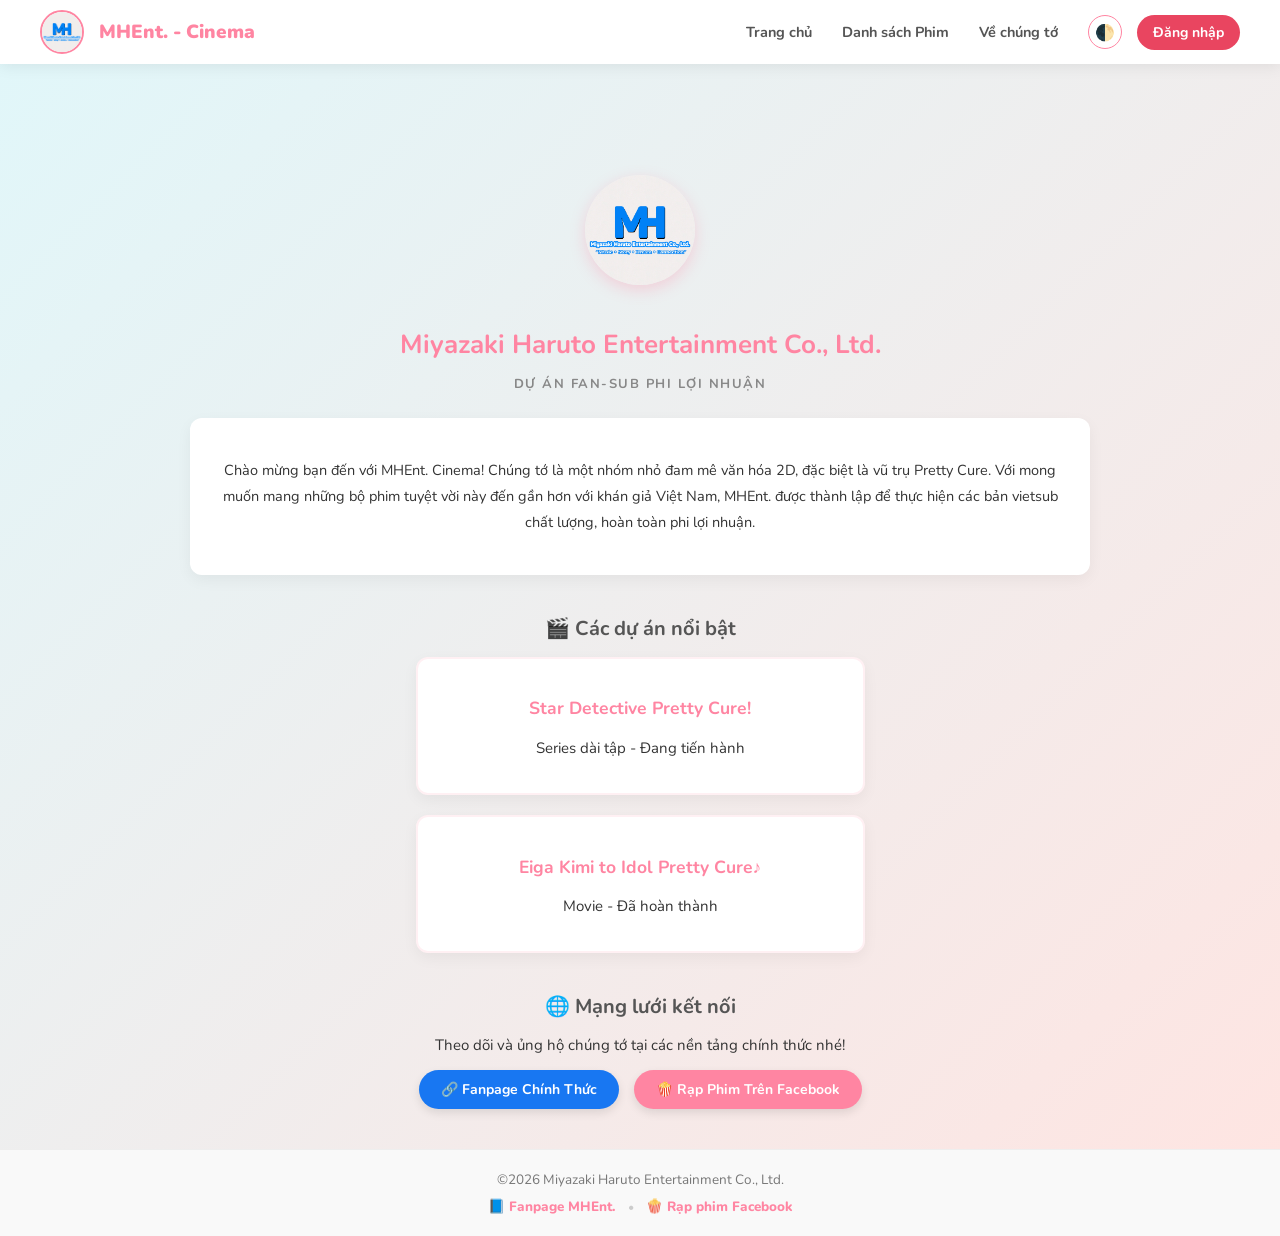
==== about.html @ 9843202e "rechange noti.html" ====
<!DOCTYPE html>
<html lang="vi">
    <head>
        <meta charset="UTF-8">
        <meta name="viewport" content="width=device-width, initial-scale=1.0">
        <title>Về chúng tớ - MHEnt. Cinema</title>
        <link rel="icon" type="image/jpeg" href="assets/icon-web.png">
        <link rel="stylesheet" href="style.css">
        <link href="https://fonts.googleapis.com/css2?family=Nunito:wght@400;700;900&display=swap" rel="stylesheet">
    </head>
    <body class="gradient-bg">

        <nav class="navbar">
            <div class="nav-left">
                <a onclick="window.location.href='index.html'" style="cursor: pointer;">
                    <img src="assets/avt-web.jpg" alt="Avatar Web" class="avt-img">
                    <span class="logo-name">MHEnt. - Cinema</span>
                </a>
            </div>
            <ul class="nav-links">
                <li><a onclick="window.location.href='index.html'" style="cursor: pointer;">Trang chủ</a></li>
                <li><a onclick="window.location.href='index.html#phim-dang-chieu'" style="cursor: pointer;">Danh sách Phim</a></li>
                <li><a onclick="window.location.href='about.html'" style="cursor: pointer;">Về chúng tớ</a></li>
                
                <li class="user-section">
                <div id="bell-container" style="display: none; position: relative;">
                    <div class="notif-bell" onclick="toggleNotif()">
                        🔔 <span class="notif-dot"></span>
                    </div>
                    <div id="dropdown-notif" class="dropdown-menu notif-dropdown">
                        <div class="notif-header">
                            <span class="notif-title-text">Thông báo</span>
                            <span class="notif-mark-read" onclick="markAllAsRead()">Đánh dấu tất cả là đã đọc</span>
                        </div>
                        <div id="notif-list" class="notif-body">
                            </div>
                        <div class="notif-footer">
                            <button class="btn-view-all" onclick="window.location.href='notification.html'">Xem tất cả ></button>
                        </div>
                    </div>
                </div>

                <button id="btn-theme-toggle" class="btn-theme" onclick="toggleDarkMode()" title="Tắt/Mở đèn">🌓</button>

                <button id="btn-login" class="btn-login">Đăng nhập</button>

                <div id="user-profile" class="user-profile" style="position: relative; display: none;">
                    <div onclick="toggleAccount()" style="display: flex; align-items: center; gap: 10px; cursor: pointer;">
                        <img id="user-avatar" src="" alt="User" class="user-avatar">
                        <span id="user-name" class="user-name">Tên User</span>
                    </div>
                    
                    <div id="dropdown-account" class="dropdown-menu account-dropdown">
                        <div class="dropdown-item">👤 Hồ sơ</div>
                        <div class="dropdown-item" onclick="window.location.href='library.html'">⭐ Thư viện</div>
                        <div class="dropdown-item" onclick="toggleDarkMode()">🌓 Dark Mode</div>
                        <div class="dropdown-item">⚙️ Cài đặt</div>
                        <div class="dropdown-divider"></div>
                        <div id="btn-logout" class="dropdown-item" style="color: #ff5c8a !important;">🚪 Đăng xuất</div>
                    </div>
                </div>
            </li>
            </ul>
        </nav>

        <main class="about-container">
            
            <section class="about-header">
                <img src="assets/avt-web.jpg" alt="MHEnt Logo" class="about-logo">
                <h1>Miyazaki Haruto Entertainment Co., Ltd.</h1>
                <p class="about-subtitle">Dự án Fan-sub phi lợi nhuận</p>
                <div class="about-desc">
                    <p>Chào mừng bạn đến với MHEnt. Cinema! Chúng tớ là một nhóm nhỏ đam mê văn hóa 2D, đặc biệt là vũ trụ Pretty Cure. Với mong muốn mang những bộ phim tuyệt vời này đến gần hơn với khán giả Việt Nam, MHEnt. được thành lập để thực hiện các bản vietsub chất lượng, hoàn toàn phi lợi nhuận.</p>
                </div>
            </section>

            <section class="about-projects">
                <h2>🎬 Các dự án nổi bật</h2>
                <div class="project-grid">
                    <div class="project-card">
                        <h3 style="color: #ff85a2;">Star Detective Pretty Cure!</h3>
                        <p>Series dài tập - Đang tiến hành</p>
                    </div>
                    <div class="project-card">
                        <h3 style="color: #ff85a2;">Eiga Kimi to Idol Pretty Cure♪</h3>
                        <p>Movie - Đã hoàn thành</p>
                    </div>
                </div>
            </section>

            <section class="about-social">
                <h2>🌐 Mạng lưới kết nối</h2>
                <p>Theo dõi và ủng hộ chúng tớ tại các nền tảng chính thức nhé!</p>
                <div class="social-buttons">
                    <a onclick="window.location.href='https://www.facebook.com/mharuto.entertainment/'" style="cursor: pointer;" target="_blank" class="btn-social fb-page">🔗 Fanpage Chính Thức</a>
                    <a onclick="window.location.href='https://www.facebook.com/groups/mhent.cinema'" style="cursor: pointer;" target="_blank" class="btn-social fb-cinema">🍿 Rạp Phim Trên Facebook</a>
                </div>
            </section>

        </main>

        <button id="btn-back-to-top" title="Lên đầu trang">⬆</button>

        <footer>
            <div class="footer-bottom">
                <p>©2026 Miyazaki Haruto Entertainment Co., Ltd.</p>
                <div class="footer-social">
                    <a onclick="window.location.href='https://www.facebook.com/mharuto.entertainment/'" style="cursor: pointer;" target="_blank" class="footer-link">📘 Fanpage MHEnt.</a>
                    <span class="footer-dot">•</span>
                    <a onclick="window.location.href='https://www.facebook.com/groups/mhent.cinema'" style="cursor: pointer;" target="_blank" class="footer-link">🍿 Rạp phim Facebook</a>
                </div>
            </div>
        </footer>

        <script type="module">
            import { initializeApp } from "https://www.gstatic.com/firebasejs/10.8.1/firebase-app.js";
            import { getFirestore, collection, getDocs } from "https://www.gstatic.com/firebasejs/10.8.1/firebase-firestore.js";
            import { getAuth, signOut, onAuthStateChanged } from "https://www.gstatic.com/firebasejs/10.8.1/firebase-auth.js";

            const firebaseConfig = {
                apiKey: "AIzaSyASwAr10eyPVw7dqPG78UIVVFiixDe-Nfg",
                authDomain: "mhent-network.firebaseapp.com",
                projectId: "mhent-network",
                storageBucket: "mhent-network.firebasestorage.app",
                messagingSenderId: "57034885937",
                appId: "1:57034885937:web:6bd152b44a6f43c17d3e10",
                measurementId: "G-SBPYN4JK5L"
            };

            const app = initializeApp(firebaseConfig);
            const db = getFirestore(app);
            const auth = getAuth(app);

            // ==========================================
            // 🌟 LÕI HỆ THỐNG DÙNG CHUNG (NAVBAR, DARK MODE, USER, NOTI)
            // ==========================================
            const btnLogin = document.getElementById('btn-login');
            const btnLogout = document.getElementById('btn-logout');

            if (btnLogin) { btnLogin.addEventListener('click', () => { window.location.href = 'login.html'; }); }
            if (btnLogout) { btnLogout.addEventListener('click', async () => { await signOut(auth); }); }

            // 1. --- ĐIỀU KHIỂN DROPDOWN MƯỢT MÀ ---
            window.toggleAccount = function() {
                const acc = document.getElementById('dropdown-account');
                const notif = document.getElementById('dropdown-notif');
                if(notif) notif.classList.remove('show');
                if(acc) acc.classList.toggle('show');
            };

            window.toggleNotif = function() {
                const notif = document.getElementById('dropdown-notif');
                const acc = document.getElementById('dropdown-account');
                if(acc) acc.classList.remove('show');
                if(notif) notif.classList.toggle('show');
            };

            window.onclick = function(event) {
                // Thêm ngoại lệ cho lớp rèm .cinema-overlay bên trang watch để không bị lỗi
                if (!event.target.closest('.user-section') && !event.target.closest('.cinema-overlay')) {
                    const acc = document.getElementById('dropdown-account');
                    const notif = document.getElementById('dropdown-notif');
                    if(acc) acc.classList.remove('show');
                    if(notif) notif.classList.remove('show');
                }
            };

            // 2. --- DARK MODE TOÀN HỆ THỐNG ---
            window.toggleDarkMode = function() {
                document.body.classList.toggle('dark-mode');
                const isDark = document.body.classList.contains('dark-mode');
                localStorage.setItem('mhent_dark_mode', isDark ? 'on' : 'off'); // Lưu vào bộ nhớ
            };

            // Vừa sang trang mới là tự động check xem lúc nãy có đang tắt đèn không
            if (localStorage.getItem('mhent_dark_mode') === 'on') {
                document.body.classList.add('dark-mode');
            }

            // 3. --- THEO DÕI TRẠNG THÁI ĐĂNG NHẬP ---
            onAuthStateChanged(auth, (user) => {
                const btnTheme = document.getElementById('btn-theme-toggle'); 
                if (user) {
                    if(document.getElementById('btn-login')) document.getElementById('btn-login').style.display = 'none';
                    if(btnTheme) btnTheme.style.display = 'none'; 
                    if(document.getElementById('user-profile')) document.getElementById('user-profile').style.display = 'flex';
                    if(document.getElementById('bell-container')) document.getElementById('bell-container').style.display = 'block';

                    // Gắn Tên
                    let finalName = user.displayName || user.email.split('@')[0];
                    if(document.getElementById('user-name')) document.getElementById('user-name').innerText = finalName;

                    // Gắn Ảnh
                    const avtElement = document.getElementById('user-avatar');
                    if(avtElement) {
                        if (user.photoURL) {
                            avtElement.src = user.photoURL;
                            avtElement.style.display = 'block'; 
                        } else {
                            avtElement.style.display = 'none'; 
                        }
                    }
                    // Kích hoạt chuông thông báo
                    if (typeof loadNotifications === "function") loadNotifications();
                } else {
                    if(document.getElementById('btn-login')) document.getElementById('btn-login').style.display = 'flex';
                    if(btnTheme) btnTheme.style.display = 'flex'; 
                    if(document.getElementById('user-profile')) document.getElementById('user-profile').style.display = 'none';
                    if(document.getElementById('bell-container')) document.getElementById('bell-container').style.display = 'none';
                }
            });

            // 4. --- HÀM TẢI THÔNG BÁO CHO CHUÔNG ---
            // ==========================================
            // 🔔 HỆ THỐNG THÔNG BÁO V4 (ĐIỀU HƯỚNG THÔNG MINH)
            // ==========================================
            window.currentLoadedNotifs = [];

            window.loadNotifications = async function() {
                const notifList = document.getElementById('notif-list');
                const dot = document.querySelector('.notif-dot'); 
                if(!notifList) return; 
                
                const user = auth.currentUser;
                if (!user) {
                    notifList.innerHTML = '<p style="padding:15px; color:#888; text-align:center;">Đăng nhập để nhận thông báo phim nhé!</p>';
                    return;
                }

                try {
                    const userRef = doc(db, "users", user.uid);
                    const userSnap = await getDoc(userRef);
                    const savedMovies = (userSnap.exists() && userSnap.data().savedMovies) ? userSnap.data().savedMovies : [];

                    if (savedMovies.length === 0) {
                        notifList.innerHTML = '<p style="padding:15px; color:#888; text-align:center; font-size:13px;">Cậu chưa lưu phim nào. Hãy thêm vào Thư viện để tớ báo cho cậu nha! ⭐</p>';
                        if(dot) dot.style.display = 'none';
                        return;
                    }

                    const querySnapshot = await getDocs(collection(db, "movies"));
                    let myNotifMovies = [];
                    
                    querySnapshot.forEach(docSnap => {
                        if (savedMovies.includes(docSnap.id)) {
                            myNotifMovies.push({id: docSnap.id, ...docSnap.data()});
                        }
                    });
                    
                    myNotifMovies.sort((a, b) => (b.updatedAt || 0) - (a.updatedAt || 0));
                    window.currentLoadedNotifs = myNotifMovies; 

                    let readHistory = JSON.parse(localStorage.getItem('mhent_notifs_' + user.uid)) || {};
                    let hasUnread = false;
                    notifList.innerHTML = '';
                    
                    myNotifMovies.slice(0, 5).forEach(movie => {
                        // --- LOGIC ĐIỀU HƯỚNG THÔNG MINH NẰM Ở ĐÂY ---
                        const hasEpisodes = movie.episodes && movie.episodes.length > 0;
                        const lastEpTitle = hasEpisodes ? movie.episodes[movie.episodes.length - 1].title : "Vừa cập nhật hồ sơ mới!";
                        const lastEpIndex = hasEpisodes ? (movie.episodes.length - 1) : 0;
                        
                        // Nếu có tập -> Bắn sang Watch. Nếu không có tập -> Bắn sang Description
                        const targetUrl = hasEpisodes 
                            ? `watch.html?id=${movie.id}&ep=${lastEpIndex}` 
                            : `description.html?id=${movie.id}`;
                        // ---------------------------------------------

                        let movieTime = movie.updatedAt || 0;
                        let isUnread = false;
                        if (!readHistory[movie.id] || readHistory[movie.id] < movieTime) {
                            isUnread = true;
                            hasUnread = true; 
                        }

                        const itemClass = isUnread ? "notif-item unread" : "notif-item";

                        // Truyền thẳng cái link targetUrl vào hàm
                        const item = `
                            <div class="${itemClass}" onclick="markAsReadAndGo('${movie.id}', ${movieTime}, '${targetUrl}')">
                                <img src="${movie.poster}" class="notif-poster">
                                <div class="notif-info">
                                    <div class="notif-title">${movie.title}</div>
                                    <div class="notif-desc">🎬 ${lastEpTitle}<br>Bấm để xem ngay!</div>
                                </div>
                            </div>
                        `;
                        notifList.innerHTML += item;
                    });

                    if (dot) dot.style.display = hasUnread ? 'block' : 'none';

                } catch (e) { console.error("Lỗi:", e); }
            };

            // Hàm cập nhật trí nhớ và bay tới link tương ứng
            window.markAsReadAndGo = function(movieId, movieTime, targetUrl) {
                const user = auth.currentUser;
                if(user) {
                    let readHistory = JSON.parse(localStorage.getItem('mhent_notifs_' + user.uid)) || {};
                    readHistory[movieId] = movieTime; 
                    localStorage.setItem('mhent_notifs_' + user.uid, JSON.stringify(readHistory));
                }
                window.location.href = targetUrl; // Chạy theo link thông minh
            };

            window.markAllAsRead = function() {
                const user = auth.currentUser;
                if(!user || !window.currentLoadedNotifs) return;

                let readHistory = JSON.parse(localStorage.getItem('mhent_notifs_' + user.uid)) || {};
                window.currentLoadedNotifs.forEach(movie => {
                    readHistory[movie.id] = movie.updatedAt || 0;
                });
                localStorage.setItem('mhent_notifs_' + user.uid, JSON.stringify(readHistory));

                document.querySelectorAll('.notif-item.unread').forEach(el => el.classList.remove('unread'));
                const dot = document.querySelector('.notif-dot');
                if(dot) dot.style.display = 'none';
            };

            // 4. BÙA CHÚ & HIỆU ỨNG CƠ BẢN
            if ('scrollRestoration' in history) { history.scrollRestoration = 'manual'; }
            window.scrollTo(0, 0);
            const backToTopBtn = document.getElementById("btn-back-to-top");
            if (backToTopBtn) { 
                window.addEventListener("scroll", () => {
                    if (document.body.scrollTop > 300 || document.documentElement.scrollTop > 300) {
                        backToTopBtn.style.display = "block";
                    } else { backToTopBtn.style.display = "none"; }
                });
                backToTopBtn.addEventListener("click", () => { window.scrollTo({ top: 0, behavior: "smooth" }); });
            }
            document.addEventListener('keydown', function(e) {
                if (e.key === 'F12' || (e.ctrlKey && e.shiftKey && (e.key === 'I' || e.key === 'J')) || (e.ctrlKey && e.key === 'U')) { e.preventDefault(); return false; }
            });
            document.addEventListener('contextmenu', function(e) { e.preventDefault(); });
        </script>
    </body>
</html>
---- style.css ----
/* =========================================
   MHEnt. CINEMA - MAIN STYLESHEET (V6 - FLUID & CUTE EDITION)
   Mục lục:
   1. Thiết lập chung & Menu
   2. Trang chủ (Landing Page)
   3. Trang thông tin (Details Page)
   4. Trang xem phim (Watch Page & Tools)
   5. Về chúng tớ (About Page)
   6. Chân trang & Nút Lên đầu trang
   7. Trang Đăng Nhập & Popup
   8. Chế độ tối (Dark Mode)
   9. HỆ THỐNG THÔNG BÁO NGANG (TOAST NOTIFICATION)
   10. Giao diện Điện thoại (Mobile)
   ========================================= */

/* =========================================
   1. THIẾT LẬP CHUNG & MENU
   ========================================= */

html { 
    scroll-behavior: smooth; 
}

body { 
    font-family: 'Nunito', sans-serif; 
    margin: 0; 
    padding: 0; 
    padding-top: 75px; /* Giảm xíu cho gọn */
    background-color: #f8fbff; 
    color: #333; 
    font-size: 15px; /* Ép size chữ gốc nhỏ lại cho cute */
    animation: fadeInPage 0.35s ease-in-out forwards; 
}

@keyframes fadeInPage {
    from { opacity: 0; }
    to { opacity: 1; }
}

.gradient-bg { 
    background: linear-gradient(135deg, #e0f7fa 0%, #ffe4e1 100%); 
}

/* Navbar */
.navbar { 
    display: flex; 
    justify-content: space-between; 
    align-items: center; 
    background-color: #ffffff; 
    padding: 10px 40px; 
    position: fixed; 
    top: 0; 
    left: 0; 
    width: 100%; 
    z-index: 9999; 
    box-shadow: 0 2px 15px rgba(0,0,0,0.08); 
    box-sizing: border-box; 
}

.nav-left a { display: flex; align-items: center; gap: 15px; text-decoration: none; }
.avt-img { width: 40px; height: 40px; border-radius: 50%; object-fit: cover; border: 2px solid #ff85a2; } /* Thu nhỏ avt */
.logo-name { font-size: 19px; font-weight: 900; color: #ff85a2; }

/* Nav Links */
.nav-links { list-style: none; display: flex; align-items: center; gap: 30px; margin: 0; padding: 0; }
.nav-links a { text-decoration: none; color: #555; font-weight: 700; font-size: 14.5px; transition: 0.3s; }
.nav-links a:hover { color: #ff85a2; }

/* User Section & Profile */
.user-section { position: relative; display: flex; align-items: center; gap: 15px; }

.btn-theme { background: transparent; border: 1px solid #ff85a2; font-size: 1rem; border-radius: 50%; width: 34px; height: 34px; display: flex; align-items: center; justify-content: center; cursor: pointer; transition: 0.3s; padding: 0; }
.btn-theme:hover { background: #fff0f3; transform: scale(1.1); }

.btn-login { display: flex; align-items: center; gap: 8px; background: #e94560; color: white; border: none; padding: 8px 16px; border-radius: 20px; font-weight: bold; font-size: 14px; cursor: pointer; font-family: 'Nunito', sans-serif; transition: 0.2s; }
.btn-login:hover { background: #ff85a2; transform: translateY(-2px); }

.user-profile { display: flex; align-items: center; gap: 10px; cursor: pointer; }
.user-avatar { width: 36px; height: 36px; border-radius: 50%; object-fit: cover; border: 2px solid #ff85a2; }
.user-name { font-weight: 700; color: #1a1a2e; max-width: 120px; white-space: nowrap; overflow: hidden; text-overflow: ellipsis; transition: 0.3s; font-size: 14px; }
.user-profile:hover .user-name { color: #e94560; }

/* Notification & Dropdowns */
.notif-bell { position: relative; font-size: 20px; color: #ff85a2; cursor: pointer; transition: 0.3s; }
.notif-bell:hover { transform: scale(1.1); }
.notif-dot { position: absolute; top: -2px; right: -2px; width: 8px; height: 8px; background: #ff5277; border-radius: 50%; border: 2px solid #ffffff; }

.dropdown-menu { position: absolute; top: 55px; right: 0; background: rgba(255, 255, 255, 0.95); backdrop-filter: blur(10px); border: 1px solid rgba(255, 133, 162, 0.2); border-radius: 16px; box-shadow: 0 10px 30px rgba(0, 0, 0, 0.08); z-index: 1000; visibility: hidden; opacity: 0; transform: translateY(-15px) scale(0.95); transition: all 0.3s cubic-bezier(0.175, 0.885, 0.32, 1.275); pointer-events: none; }
.dropdown-menu.show { visibility: visible; opacity: 1; transform: translateY(0) scale(1); pointer-events: auto; }
.dropdown-menu::before { content: ''; position: absolute; top: -6px; right: 18px; width: 12px; height: 12px; background: #ffffff; transform: rotate(45deg); border-top: 1px solid rgba(255, 133, 162, 0.2); border-left: 1px solid rgba(255, 133, 162, 0.2); z-index: -1; }

.account-dropdown { width: 200px; padding: 8px 0; }
.dropdown-item { position: relative; padding: 10px 20px; color: #555 !important; display: flex; align-items: center; gap: 12px; cursor: pointer; transition: 0.3s ease; font-size: 14px; font-weight: 800; overflow: hidden; }
.dropdown-item::before { content: ''; position: absolute; left: 0; top: 10%; height: 80%; width: 4px; background: #ff85a2; border-radius: 0 4px 4px 0; transform: scaleY(0); transition: 0.2s ease; }
.dropdown-item:hover { color: #ff85a2 !important; padding-left: 28px; background: transparent; }
.dropdown-item:hover::before { transform: scaleY(1); }
.dropdown-divider { height: 1px; background: rgba(255, 133, 162, 0.15); margin: 5px 20px; }

.notif-dropdown { width: 380px; }
.notif-header { display: flex; justify-content: space-between; align-items: center; padding: 12px 20px; border-bottom: 1px solid rgba(255, 133, 162, 0.15); }
.notif-title-text { font-weight: 900; font-size: 15px; color: #ff85a2; }
.notif-mark-read { font-size: 12px; color: #888; cursor: pointer; font-weight: 700; transition: 0.2s; }
.notif-mark-read:hover { color: #ff85a2; text-decoration: underline; }
.notif-body { max-height: 350px; overflow-y: auto; }
.notif-body::-webkit-scrollbar { width: 6px; }
.notif-body::-webkit-scrollbar-track { background: transparent; }
.notif-body::-webkit-scrollbar-thumb { background: #ffe0e9; border-radius: 10px; }
.notif-body::-webkit-scrollbar-thumb:hover { background: #ff85a2; }
.notif-item { display: flex; padding: 12px 20px; gap: 12px; border-bottom: 1px solid rgba(255, 133, 162, 0.08); transition: 0.2s; cursor: pointer; background: transparent; }
.notif-item:hover { background: rgba(255, 133, 162, 0.08); padding-left: 25px; }
.notif-poster { width: 45px; height: 60px; border-radius: 6px; object-fit: cover; box-shadow: 0 2px 8px rgba(0,0,0,0.1); }
.notif-title { font-weight: 800; font-size: 13.5px; color: #555 !important; margin-bottom: 4px; }
.notif-desc { font-size: 12px; color: #777 !important; line-height: 1.4; }
.notif-footer { padding: 10px 20px; display: flex; justify-content: flex-end; border-top: 1px solid rgba(255, 133, 162, 0.15); }
.btn-view-all { background: transparent; color: #ff85a2; border: 1px solid #ff85a2; padding: 5px 15px; border-radius: 20px; font-size: 12.5px; font-weight: 800; cursor: pointer; transition: 0.2s; font-family: 'Nunito', sans-serif; }
.btn-view-all:hover { background: #ff85a2; color: white; transform: translateY(-2px); box-shadow: 0 4px 10px rgba(255, 133, 162, 0.3); }

/* Ẩn dấu chấm đỏ mặc định */
.notif-dot { 
    display: none; /* Giấu đi */
    position: absolute; 
    top: -2px; 
    right: -2px; 
    width: 10px; 
    height: 10px; 
    background: #ff5277; 
    border-radius: 50%; 
    border: 2px solid #ffffff; 
}

/* Giao diện Thông báo CHƯA ĐỌC (Nền Sáng) */
.notif-item.unread {
    background: #fff0f3; /* Nền hồng nhạt */
}
.notif-item.unread .notif-title {
    color: #ff85a2 !important; /* Chữ nhấn màu hồng */
}

/* Giao diện Thông báo CHƯA ĐỌC (Nền Tối) */
body.dark-mode .notif-item.unread {
    background: rgba(255, 133, 162, 0.12) !important;
    border-left: 3px solid #ff85a2; /* Thêm vạch viền bên trái cho dễ nhận biết */
}
body.dark-mode .notif-item.unread .notif-title {
    color: #ff85a2 !important; 
}

/* =========================================
   2. TRANG CHỦ (LANDING PAGE)
   ========================================= */

.hero { background: linear-gradient(135deg, #e0f7fa 0%, #ffe4e1 100%); padding: 70px 5%; text-align: center; }
.hero h1 { font-size: 38px; color: #333; margin: 0 0 10px 0; }
.small-description { font-size: 15px; color: #555; margin: 0 0 25px 0; font-style: italic; display: block; }
.btn-primary { background-color: #ff85a2; color: white; padding: 12px 28px; border-radius: 30px; text-decoration: none; font-weight: bold; font-size: 15px; box-shadow: 0 5px 15px rgba(255, 133, 162, 0.4); transition: 0.2s; display: inline-block; }
.btn-primary:hover { transform: translateY(-3px); }

/* FLUID LAYOUT CHO TRANG CHỦ */
.movie-section { 
    max-width: 1800px; /* Thả xích luôn, tăng lên 1800px */
    width: 95%; /* Tràn ra chừa mỗi bên 2.5% lề */
    margin: 0 auto; 
    padding: 40px 0; 
}
.section-title { font-size: 26px; margin-bottom: 25px; text-align: left; border-bottom: 3px solid #ff85a2; display: inline-block; padding-bottom: 5px; }

.movie-list { display: flex; gap: 25px; flex-wrap: wrap; }
.movie-card { width: 180px; display: flex; flex-direction: column; } /* Thu nhỏ thẻ phim */
.anime-poster { width: 100%; aspect-ratio: 2 / 3; object-fit: cover; border-radius: 10px; box-shadow: 0 5px 15px rgba(0,0,0,0.1); transition: 0.3s; }
.movie-card:hover .anime-poster { transform: translateY(-5px); }

.bg-blue { background-color: #aed9e0; }
.bg-pink { background-color: #ffb7b2; }
.bg-gray { background-color: #e2e2e2; }
.placeholder-img { display: flex; align-items: center; justify-content: center; color: #888; font-weight: bold; font-size: 13px;}

.movie-info { padding-top: 12px; text-align: left; }
.movie-info h3 { margin: 0 0 5px 0; font-size: 14.5px; color: #333; }
.movie-info p { margin: 0 0 10px 0; font-size: 12px; color: #777; }
.watch-link { text-decoration: none; color: #ff85a2; font-weight: bold; font-size: 13px; transition: 0.2s; }
.watch-link:hover { color: #ff5277; }
.disabled { color: #ccc; cursor: not-allowed; }

/* =========================================
   3. TRANG THÔNG TIN (DETAILS PAGE)
   ========================================= */

/* FLUID LAYOUT CHO DETAILS */
.back-btn-wrapper { 
    max-width: 1800px; /* Thả xích */
    width: 95%; 
    margin: 100px auto -20px; 
    padding: 0; 
}
.btn-back { display: inline-block; text-decoration: none; color: #ff85a2; font-weight: 900; font-size: 13.5px; background: #fff; padding: 8px 18px; border-radius: 25px; box-shadow: 0 5px 15px rgba(0,0,0,0.05); transition: 0.3s; }
.btn-back:hover { background: #ff85a2; color: #fff; transform: translateX(-5px); }

.details-container { 
    display: flex; 
    gap: 35px; 
    max-width: 1800px; /* Thả xích */
    width: 95%; 
    margin: 40px auto 60px; 
    background: white; 
    padding: 30px 4%; 
    border-radius: 20px; 
    box-shadow: 0 10px 30px rgba(0,0,0,0.05); 
    align-items: flex-start; 
    box-sizing: border-box;
}

.poster-big { width: 240px; height: auto; object-fit: contain; border-radius: 12px; box-shadow: 0 5px 15px rgba(0,0,0,0.15); }
.info-box { flex: 1; min-width: 0; }
.info-box h1 { color: #ff85a2; font-size: 28px; margin-top: 10px; margin-bottom: 15px;}
.tag { background: #ffe4e1; color: #ff5277; padding: 4px 12px; border-radius: 20px; font-weight: bold; font-size: 12px; }
.description, .info-box p { color: #555; line-height: 1.6; font-size: 14.5px; margin: 12px 0;}

.btn-group { display: flex; gap: 12px; margin-top: 25px; flex-wrap: wrap; }
.btn-watch, .btn-trailer, .btn-continue, .btn-outline { padding: 10px 20px; font-size: 14px; border-radius: 10px; font-weight: bold; transition: 0.2s; text-decoration: none; display: inline-flex; align-items: center; justify-content: center; white-space: nowrap; border: none; cursor: pointer; }
.btn-watch { background: #ff85a2; color: white; }
.btn-watch:hover { background: #ff5277; transform: translateY(-3px); }
.btn-trailer { background: #333; color: white; }
.btn-trailer:hover { background: #000; transform: translateY(-3px); }
.btn-continue { background: #ff9a55; color: white; }
.btn-continue:hover { background: #e8833e; transform: translateY(-3px); }
.btn-outline { background: transparent; border: 2px solid #ff85a2; color: #ff85a2; }
.btn-outline:hover { background: #ff85a2; color: white; transform: translateY(-3px); }

/* Danh sách tập phim */
.ep-list-wrapper { margin-top: 35px; width: 100%; }
.ep-list-title { font-size: 18px; color: #ff85a2; font-weight: 900; margin-bottom: 15px; border-bottom: 2px solid #ffe0e9; padding-bottom: 8px; }
.ep-list-container { display: flex; flex-direction: column; max-height: 320px; overflow-y: auto; padding-right: 10px; }
.ep-list-container::-webkit-scrollbar { width: 5px; }
.ep-list-container::-webkit-scrollbar-track { background: #fff0f3; border-radius: 10px; }
.ep-list-container::-webkit-scrollbar-thumb { background: #ffb7b2; border-radius: 10px; }
.ep-list-container::-webkit-scrollbar-thumb:hover { background: #ff85a2; }

.ep-list-item { display: flex; justify-content: space-between; align-items: center; padding: 12px 18px; border-bottom: 1px solid #f0f0f0; text-decoration: none; transition: 0.3s; border-radius: 8px; margin-bottom: 4px; }
.ep-list-item:hover { background: #fff0f3; padding-left: 24px; box-shadow: 0 4px 10px rgba(255, 133, 162, 0.1); }
.ep-item-left { display: flex; flex-direction: column; gap: 4px; }
.ep-name { font-weight: 800; color: #555; font-size: 14px; }
.ep-subtext { font-size: 12px; color: #999; display: flex; align-items: center; gap: 5px; }
.ep-item-right { color: #ff85a2; font-weight: bold; font-size: 13px; opacity: 0; transition: 0.3s; white-space: nowrap; flex-shrink: 0; }
.ep-list-item:hover .ep-item-right { opacity: 1; transform: translateX(-5px); }
.ep-list-item:hover .ep-name { color: #ff85a2; }

/* Popup Trailer */
.modal { display: none; position: fixed; top: 0; left: 0; width: 100%; height: 100%; background: rgba(0,0,0,0.8); z-index: 10000; justify-content: center; align-items: center; }
.modal-content { background: #000; padding: 10px; border-radius: 10px; position: relative; width: 800px; max-width: 90%; }
.modal-content iframe { width: 100%; aspect-ratio: 16/9; border: none; }
.close-btn { position: absolute; top: -40px; right: 0; color: white; font-size: 30px; cursor: pointer; font-weight: bold; }

/* =========================================
   4. TRANG XEM PHIM (WATCH PAGE)
   ========================================= */

/* FLUID LAYOUT CHO WATCH */
.watch-container { 
    max-width: 1800px; /* Thả xích rạp phim */
    width: 95%; 
    margin: 85px auto 50px; 
    padding: 0; 
}
.back-navigation { margin: 0 0 15px 0; display: flex; justify-content: flex-start; width: fit-content; }
.watch-layout { display: flex; gap: 25px; align-items: flex-start; }
.video-section { flex: 3; min-width: 0; }
.episode-sidebar { flex: 1; background: #fff; padding: 20px; border-radius: 12px; box-shadow: 0 5px 20px rgba(0,0,0,0.08); }

.video-player-wrapper { position: relative; padding-bottom: 56.25%; height: 0; background: #000; border-radius: 10px; overflow: hidden; margin: 15px 0; }
.video-player-wrapper iframe { position: absolute; top: 0; left: 0; width: 100%; height: 100%; }
.video-box { background: #fff; padding: 20px; border-radius: 12px; box-shadow: 0 5px 20px rgba(0,0,0,0.08); }

.watch-header h2 { font-size: 24px; color: #ff85a2; margin-bottom: 10px; font-weight: 900; }
#current-episode { font-size: 14px; color: #ff5c8a; font-weight: 800; background: #fff0f3; display: inline-block; padding: 5px 12px; border-radius: 15px; border: 1px solid #ffb6c1; margin-top: 0; }

.ep-grid-v2 { display: grid; grid-template-columns: repeat(auto-fill, minmax(65px, 1fr)); gap: 8px; margin-top: 15px; }
.ep-btn-custom { padding: 8px 5px; border: none; background: #f0f0f0; color: #555; border-radius: 6px; font-size: 13px; font-weight: 800; cursor: pointer; transition: 0.3s; font-family: 'Nunito', sans-serif; }
.ep-btn-custom:hover { background: #ffe0e9; color: #ff85a2; }
.ep-btn-custom.active { background: #ff85a2; color: #fff; box-shadow: 0 4px 10px rgba(255, 133, 162, 0.4); }

.cinema-tools { display: flex; flex-direction: column; gap: 10px; align-items: flex-start; padding: 10px 15px; background: #fdf5f7; border-radius: 8px; margin-top: 15px; }
.tools-top { display: flex; align-items: center; gap: 10px; }
.server-list-mini { display: flex; align-items: center; gap: 8px; flex-wrap: wrap; }
.server-label { font-weight: 900; color: #ff5b84; font-size: 13px; }
.server-btn-mini { background: #fff; border: 1px solid #ff85a2; color: #ff85a2; padding: 4px 10px; border-radius: 5px; cursor: pointer; font-size: 12px; font-weight: bold; transition: 0.3s; }
.server-btn-mini:hover { background: #ffe3e9; }
.server-btn-mini.active { background: #ff85a2; color: #fff; border-color: #ff85a2; }

.info-footer-container { display: flex; gap: 20px; margin-top: 25px; align-items: flex-start; }
.poster-watch-fix { width: 180px; height: auto; border-radius: 10px; box-shadow: 0 5px 15px rgba(0,0,0,0.1); }
.info-content-box { background-color: #ffffff; padding: 20px; border-radius: 12px; box-shadow: 0 4px 15px rgba(0, 0, 0, 0.05); flex: 1; }

.description-scroll { max-height: 90px; overflow: hidden; transition: max-height 0.5s ease; line-height: 1.6; font-size: 14.5px;}
.description-scroll.expanded { max-height: 1000px; }
.btn-read-more { margin-top: 10px; background: none; border: none; color: #ff85a2; font-weight: bold; cursor: pointer; padding: 0; font-size: 13px;}

/* Loading Overlay */
.loading-overlay { position: fixed !important; top: 0; left: 0; width: 100vw; height: 100vh; background: rgba(255, 255, 255, 0.98); z-index: 10000; display: flex; flex-direction: column; align-items: center; justify-content: center; padding: 20px; }
.spinner { width: 45px; height: 45px; border: 4px solid #f3f3f3; border-top: 4px solid #ff85a2; border-radius: 50%; animation: spin 1s linear infinite; }
@keyframes spin { 0% { transform: rotate(0deg); } 100% { transform: rotate(360deg); } }
#loading-text-display { font-size: 18px !important; max-width: 500px; line-height: 1.6; margin-bottom: 20px !important; text-align: center;}
#btn-emergency-back { font-size: 14px !important; padding: 10px 25px !important; border-radius: 30px !important; box-shadow: 0 4px 15px rgba(233, 69, 96, 0.3); transition: 0.3s; }
#btn-emergency-back:hover { transform: scale(1.05); background: #ff85a2 !important; }

/* =========================================
   5. VỀ CHÚNG TỚ (ABOUT PAGE)
   ========================================= */

.about-container { max-width: 900px; width: 92%; margin: 100px auto 40px; padding: 0; text-align: center; }
.about-logo { width: 110px; border-radius: 50%; box-shadow: 0 5px 15px rgba(255,133,162,0.3); margin-bottom: 15px; }
.about-header h1 { color: #ff85a2; margin-bottom: 5px; font-size: 26px; }
.about-subtitle { font-weight: bold; color: #888; text-transform: uppercase; letter-spacing: 1.5px; font-size: 13px; margin-bottom: 25px; }
.about-desc { background: #fff; padding: 25px 30px; border-radius: 12px; box-shadow: 0 5px 15px rgba(0,0,0,0.05); line-height: 1.8; margin-bottom: 40px; font-size: 14.5px;}

.about-projects h2, .about-social h2 { color: #555; margin-bottom: 15px; font-size: 20px;}
.project-grid { display: flex; gap: 20px; justify-content: center; margin-bottom: 40px; flex-wrap: wrap; }
.project-card { background: #fff; padding: 20px; border-radius: 12px; width: 45%; box-shadow: 0 5px 15px rgba(0,0,0,0.05); border: 2px solid #fff0f3; }
.social-buttons { display: flex; gap: 15px; justify-content: center; margin-top: 15px; flex-wrap: wrap; }
.btn-social { padding: 10px 22px; border-radius: 25px; text-decoration: none; font-weight: bold; color: #fff; font-size: 14px; transition: 0.3s; box-shadow: 0 4px 10px rgba(0,0,0,0.1); }
.fb-page { background: #1877F2; } .fb-page:hover { background: #145dbf; transform: translateY(-3px); }
.fb-cinema { background: #ff85a2; } .fb-cinema:hover { background: #ff5c8a; transform: translateY(-3px); }

/* =========================================
   6. CHÂN TRANG & NÚT LÊN ĐẦU TRANG
   ========================================= */

footer { background: #f9f9f9; padding: 20px 0; width: 100%; margin-top: 40px; text-align: center; color: #999; font-size: 13.5px; border-top: 1px solid #eee; }
.footer-bottom { display: flex; flex-direction: column; align-items: center; gap: 8px; }
.footer-bottom p { margin: 0; color: #777; font-size: 13.5px; }
.footer-social { display: flex; gap: 12px; align-items: center; }
.footer-link { text-decoration: none; color: #ff85a2; font-weight: 800; font-size: 13.5px; transition: 0.3s ease; }
.footer-link:hover { color: #ff5c8a; }
.footer-dot { color: #ccc; font-size: 12px; }

#btn-back-to-top { position: fixed; bottom: 25px; right: 25px; display: none; background-color: #ff85a2; color: white; border: none; border-radius: 50%; width: 40px; height: 40px; font-size: 18px; cursor: pointer; box-shadow: 0 4px 10px rgba(255,133,162,0.4); z-index: 1000; transition: 0.3s; }
#btn-back-to-top:hover { background-color: #ff5c8a; transform: translateY(-5px); }

/* =========================================
   7. TRANG ĐĂNG NHẬP & POPUP THÔNG BÁO
   ========================================= */

.login-page { flex: 1; display: flex; justify-content: center; align-items: center; padding: 40px 20px; min-height: 80vh; }
.login-box { background: var(--bg-card, #fff); padding: 35px; border-radius: 15px; border: 2px solid #ff85a2; text-align: center; box-shadow: 0 0 20px rgba(255, 133, 162, 0.2); max-width: 380px; width: 100%; }
.login-box h1 { color: #ff85a2; margin-bottom: 10px; font-size: 22px; }
.login-box p { color: var(--text-color, #ccc); margin-bottom: 20px; line-height: 1.5; font-size: 13.5px; }

.auth-tabs { display: flex; margin-bottom: 20px; border-radius: 8px; overflow: hidden; border: 1px solid #ff85a2; }
.auth-tab-btn { flex: 1; padding: 10px; background: transparent; color: #ff85a2; border: none; font-weight: bold; font-size: 13.5px; cursor: pointer; transition: 0.3s; font-family: 'Nunito', sans-serif;}
.auth-tab-btn.active { background: #ff85a2; color: #fff; }
.auth-content { display: none; animation: fadeIn 0.4s; }
.auth-content.active { display: block; }
.auth-form { display: flex; flex-direction: column; gap: 12px; margin-bottom: 15px; }
.auth-input { width: 100%; padding: 10px 15px; border-radius: 8px; border: 1px solid #ccc; background: #fff; color: #333; font-family: 'Nunito', sans-serif; box-sizing: border-box; outline: none; font-size: 14px;}
.auth-input:focus { border-color: #ff85a2; box-shadow: 0 0 8px rgba(255, 133, 162, 0.3); }

.btn-email-login, .btn-email-register { background: #e94560; color: white; border: none; padding: 10px; border-radius: 8px; font-weight: bold; font-size: 15px; cursor: pointer; transition: 0.3s; font-family: 'Nunito', sans-serif; }
.btn-email-login:hover, .btn-email-register:hover { background: #ff85a2; transform: translateY(-2px); }

.auth-divider { display: flex; align-items: center; text-align: center; color: #888; margin: 15px 0; font-size: 12px; }
.auth-divider::before, .auth-divider::after { content: ''; flex: 1; border-bottom: 1px solid #ddd; }
.auth-divider:not(:empty)::before { margin-right: .5em; }
.auth-divider:not(:empty)::after { margin-left: .5em; }

.btn-google { background: white; color: #333; font-weight: bold; font-family: 'Nunito', sans-serif; font-size: 14.5px; border: 1px solid #ddd; padding: 10px 20px; border-radius: 8px; cursor: pointer; display: flex; align-items: center; justify-content: center; gap: 10px; width: 100%; transition: 0.3s; }
.btn-google:hover { transform: translateY(-2px); box-shadow: 0 5px 15px rgba(0, 0, 0, 0.1); }
.btn-google img { width: 18px; }

.back-home { display: block; margin-top: 20px; color: #ff85a2; text-decoration: none; font-size: 13.5px; font-weight: bold; }
.back-home:hover { text-decoration: underline; }

/* Popup Báo cáo */
.popup-overlay { position: fixed; top: 0; left: 0; width: 100%; height: 100%; background: rgba(255, 255, 255, 0.6); backdrop-filter: blur(5px); display: flex; align-items: center; justify-content: center; z-index: 10000; animation: fadeInBg 0.3s; }
.popup-box { background: #ffffff; border: 2px solid #ff85a2; border-radius: 15px; padding: 25px; text-align: center; width: 300px; box-shadow: 0 10px 30px rgba(255, 133, 162, 0.2); animation: scaleUp 0.3s cubic-bezier(0.175, 0.885, 0.32, 1.275); }
.popup-icon { font-size: 45px; margin-bottom: 10px; }
.popup-box h3 { margin: 0 0 10px 0; font-size: 20px; color: #ff85a2; text-transform: uppercase; font-weight: 900;}
.popup-box p { color: #666; margin-bottom: 20px; font-size: 14px; line-height: 1.5; }
.popup-btn { background: #ff85a2; color: #ffffff; border: none; padding: 10px 30px; border-radius: 25px; font-size: 14.5px; font-weight: 900; cursor: pointer; transition: 0.2s; box-shadow: 0 5px 15px rgba(255, 133, 162, 0.3); font-family: 'Nunito', sans-serif;}
.popup-btn:hover { background: #ff5c8a; transform: translateY(-3px); box-shadow: 0 8px 20px rgba(255, 133, 162, 0.4);}
.popup-box.error { border-color: #ff4d4d; box-shadow: 0 10px 30px rgba(255, 77, 77, 0.2); }
.popup-box.error h3 { color: #ff4d4d; }
.popup-box.error .popup-btn { background: #ff4d4d; box-shadow: 0 5px 15px rgba(255, 77, 77, 0.3); }
.popup-box.error .popup-btn:hover { background: #e60000; }
@keyframes fadeInBg { from { opacity: 0; } to { opacity: 1; } }
@keyframes scaleUp { from { transform: scale(0.8); opacity: 0; } to { transform: scale(1); opacity: 1; } }

/* =========================================
   8. CHẾ ĐỘ TỐI (DARK MODE - TỔNG HỢP)
   ========================================= */

body.dark-mode { background: #0f0f16 !important; color: #f1f1f1 !important; }
body.dark-mode .navbar { background: #0f0f16 !important; border-bottom: 1px solid #2a2a35; }
body.dark-mode .user-name { color: #ffffff !important; }

/* Backgrounds & Boxes */
body.dark-mode .info-content-box, body.dark-mode .episode-sidebar, body.dark-mode .video-box, body.dark-mode .about-desc, body.dark-mode .project-card, body.dark-mode .login-box { background: #1a1a2e !important; box-shadow: 0 4px 15px rgba(0, 0, 0, 0.5) !important; border-color: #2a2a35 !important; }
body.dark-mode .cinema-tools { background: #2a2a2a; }

/* Texts */
body.dark-mode .info-content-box h1, body.dark-mode .info-content-box p, body.dark-mode .info-content-box span, body.dark-mode .info-content-box strong, body.dark-mode .episode-sidebar h3, body.dark-mode .about-projects h2, body.dark-mode .about-social h2 { color: #e0e0e0 !important; }

/* Buttons & Elements */
body.dark-mode #current-episode { background: #333; color: #ff85a2; border-color: #ff85a2; }
body.dark-mode .ep-btn-custom, body.dark-mode .tool-btn { background: #333; color: #bbb; }
body.dark-mode .ep-btn-custom:hover, body.dark-mode .tool-btn:hover { background: #444; color: #ff85a2; }
body.dark-mode .ep-btn-custom.active { background: #ff85a2; color: #fff; }
body.dark-mode .server-btn-mini { background: #333; border-color: #ff85a2; color: #ff85a2; }
body.dark-mode .server-btn-mini.active { background: #ff85a2; color: #121212; }
body.dark-mode .btn-back { background: #2a2a2a; color: #ff85a2; }
body.dark-mode .btn-back:hover { background: #ff85a2; color: #fff; }
body.dark-mode .nav-links a { color: #e0e0e0; }
body.dark-mode .nav-links a:hover { color: #ff85a2; }
body.dark-mode .btn-theme { border-color: #2a2a35; }
body.dark-mode .btn-theme:hover { background: #2a2a35; }

/* Login Page Dark Mode */
body.dark-mode .auth-input { background: #0f3460; color: #fff; border-color: #2a2a35; }
body.dark-mode .auth-divider::before, body.dark-mode .auth-divider::after { border-color: #444; }
body.dark-mode .btn-google { background: #2a2a35; color: #fff; border-color: #444; }

/* Footer */
body.dark-mode footer { background-color: #1a1a2e; border-top: 1px solid #2a2a35; box-shadow: none; }
body.dark-mode .footer-bottom p { color: #aaa; }
body.dark-mode .footer-dot { color: #555; }
body.dark-mode .footer-link { color: #ff85a2; }
body.dark-mode .footer-link:hover { color: #fff; }
body.dark-mode .loading-overlay { background: #0f0f16; }

/* Trang chủ Dark Mode */
body.dark-mode .hero { background: #242430; }
body.dark-mode .hero h1 { color: #ffffff; }
body.dark-mode .small-description { color: #aaaaaa; }
body.dark-mode .movie-info h3 { color: #ff85a2; }
body.dark-mode .movie-info p { color: #888888; }

/* Dropdown Dark Mode */
body.dark-mode .dropdown-menu { background: rgba(26, 26, 46, 0.95) !important; border-color: #2a2a35 !important; }
body.dark-mode .dropdown-menu::before { background: #1a1a2e; border-color: #2a2a35; }
body.dark-mode .notif-header, body.dark-mode .notif-item, body.dark-mode .notif-footer { border-color: rgba(255, 255, 255, 0.05) !important; }
body.dark-mode .dropdown-divider { background: #2a2a35; }
body.dark-mode .dropdown-item, body.dark-mode .notif-title, body.dark-mode .notif-desc { color: #e0e0e0 !important; }
body.dark-mode .notif-mark-read { color: #888; }
body.dark-mode .notif-mark-read:hover { color: #ff85a2; }
body.dark-mode .dropdown-item:hover, body.dark-mode .notif-item:hover { background: rgba(255, 255, 255, 0.05) !important; color: #ff85a2 !important; }
body.dark-mode .notif-dot { border-color: #0f0f16; }
body.dark-mode .popup-box { background: #1a1a2e; border-color: #ff85a2; box-shadow: 0 10px 30px rgba(0,0,0,0.5); }

/* Details Dark Mode */
body.dark-mode .details-container { background: #1a1a2e !important; box-shadow: 0 10px 30px rgba(0, 0, 0, 0.5) !important; border: 1px solid #2a2a35; }
body.dark-mode .details-container .description, body.dark-mode .details-container .info-box p { color: #e0e0e0 !important; }
body.dark-mode .details-container .tag { background: rgba(255, 133, 162, 0.15) !important; color: #ff85a2 !important; }
body.dark-mode .btn-outline { border-color: #ff85a2; color: #ff85a2; }
body.dark-mode .btn-outline:hover { background: #ff85a2; color: #1a1a2e; }
body.dark-mode .ep-list-title, body.dark-mode .ep-list-item { border-color: #2a2a35; }
body.dark-mode .ep-name { color: #ccc; }
body.dark-mode .ep-list-item:hover { background: rgba(255, 133, 162, 0.1); }
body.dark-mode .ep-list-container::-webkit-scrollbar-track { background: #1a1a2e; }
body.dark-mode .ep-list-container::-webkit-scrollbar-thumb { background: #2a2a35; }
body.dark-mode .ep-list-container::-webkit-scrollbar-thumb:hover { background: #ff85a2; }

body.dark-mode .toast-msg {
    background: #1a1a2e; /* Nền xanh đen sang trọng */
    color: #fff;
    box-shadow: 0 5px 15px rgba(0,0,0,0.5);
}
body.dark-mode .toast-desc { 
    color: #ccc; 
}

/* =========================================
   9. HỆ THỐNG THÔNG BÁO NGANG (TOAST NOTIFICATION)
   ========================================= */
#toast-container {
    position: fixed;
    top: 90px; /* Nằm ngay dưới thanh Navbar */
    right: 20px;
    z-index: 10000;
    display: flex;
    flex-direction: column;
    gap: 12px;
}

/* Mặc định Toast sẽ ở chế độ Sáng (Light Mode) */
.toast-msg {
    min-width: 250px;
    background: #ffffff; /* Đổi về màu trắng */
    color: #333; /* Chữ đen dịu mắt */
    padding: 12px 18px;
    border-radius: 8px;
    box-shadow: 0 5px 15px rgba(0,0,0,0.1); /* Bóng mờ nhẹ nhàng */
    display: flex;
    align-items: center;
    gap: 12px;
    border-left: 4px solid #28a745; 
    font-family: 'Nunito', sans-serif;
    animation: slideInRight 0.3s cubic-bezier(0.175, 0.885, 0.32, 1.275) forwards;
}

.toast-title {
    font-weight: 900;
    font-size: 14px;
    margin-bottom: 2px;
    color: #ff85a2; /* Tiêu đề nhấn màu hồng MHEnt */
}

.toast-desc {
    font-size: 12.5px;
    color: #666; /* Mô tả nhạt hơn chút */
}

/* Các loại viền màu khác nhau */
.toast-msg.error { border-left-color: #ff4d4d; }
.toast-msg.info { border-left-color: #ff85a2; }

.toast-icon { font-size: 18px; }

.toast-content {
    display: flex;
    flex-direction: column;
}

.toast-title {
    font-weight: 900;
    font-size: 14px;
    margin-bottom: 2px;
}

.toast-desc {
    font-size: 12.5px;
    color: #ccc;
}

/* Hiệu ứng trượt ra trượt vào */
@keyframes slideInRight {
    from { transform: translateX(120%); opacity: 0; }
    to { transform: translateX(0); opacity: 1; }
}

@keyframes fadeOutRight {
    from { transform: translateX(0); opacity: 1; }
    to { transform: translateX(120%); opacity: 0; }
}

/* --- Nút xóa phim trong Thư viện --- */
.btn-remove-lib {
    position: absolute;
    top: 10px;
    right: 10px;
    background: rgba(0, 0, 0, 0.6);
    color: white;
    border: none;
    border-radius: 50%;
    width: 32px;
    height: 32px;
    font-size: 13px;
    cursor: pointer;
    display: flex;
    align-items: center;
    justify-content: center;
    transition: 0.3s ease;
    backdrop-filter: blur(5px); /* Hiệu ứng kính mờ sang chảnh */
    opacity: 0; /* Ẩn đi, rê chuột vào thẻ phim mới hiện */
}

.movie-card:hover .btn-remove-lib {
    opacity: 1;
}

.btn-remove-lib:hover {
    background: #ff4d4d; /* Đỏ cảnh báo */
    transform: scale(1.15);
}

/* =========================================
   10. GIAO DIỆN ĐIỆN THOẠI (MOBILE RESPONSIVE)
   ========================================= */

@media screen and (max-width: 768px) {
    .movie-section, .watch-container, .about-container, .details-container, .back-btn-wrapper { 
        width: 95%; /* Ra mobile cho nó rộng ra tí xíu nữa */
        padding: 20px 15px; 
    }
    .watch-layout { flex-direction: column; gap: 20px; }
    .video-section, .episode-sidebar { width: 100%; flex: none; }
    .info-footer-container, .details-container { flex-direction: column; align-items: center; text-align: center; gap: 20px; }
    .poster-watch-fix, .poster-big { width: 180px; margin: 0 auto; }
    .logo-name { display: none; }
    .nav-links { gap: 10px; font-size: 13px; }
    .nav-left img { width: 32px; height: 32px; }
    .project-card { width: 100%; }
    #btn-back-to-top { width: 35px; height: 35px; font-size: 16px; bottom: 15px; right: 15px; }
    .episode-sidebar { height: fit-content; min-height: 200px; padding: 15px !important; border-radius: 12px; max-width: 400px; margin: 0 auto; }
    .ep-grid-v2 { grid-template-columns: repeat(auto-fill, minmax(50px, 1fr)); gap: 8px; }
    .ep-btn-custom { padding: 6px 2px; font-size: 12px; }
}
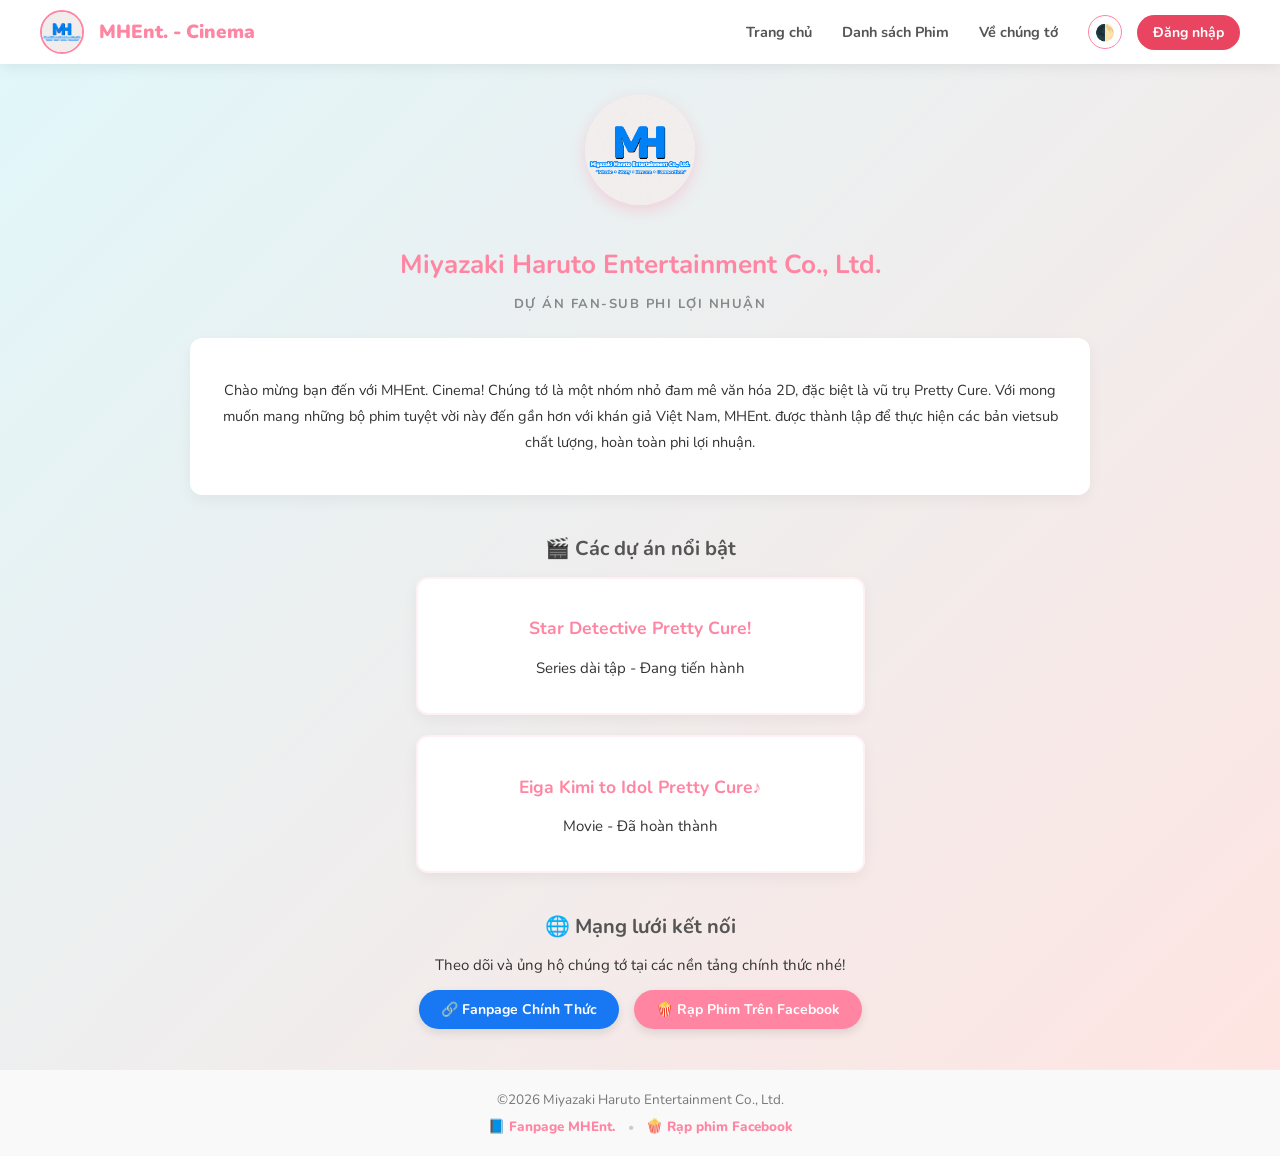
==== commit c4e408bd: "rechange style and add menu for mobile" ====
--- a/about.html
+++ b/about.html
@@ -17,14 +17,17 @@
                     <span class="logo-name">MHEnt. - Cinema</span>
                 </a>
             </div>
-            <ul class="nav-links">
+
+            <div class="menu-toggle" onclick="toggleMobileMenu()">☰</div>
+
+            <ul class="nav-links" id="nav-links">
                 <li><a onclick="window.location.href='index.html'" style="cursor: pointer;">Trang chủ</a></li>
                 <li><a onclick="window.location.href='index.html#phim-dang-chieu'" style="cursor: pointer;">Danh sách Phim</a></li>
                 <li><a onclick="window.location.href='about.html'" style="cursor: pointer;">Về chúng tớ</a></li>
                 
                 <li class="user-section">
                 <div id="bell-container" style="display: none; position: relative;">
-                    <div class="notif-bell" onclick="toggleNotif()">
+                    <div class="notif-bell" onclick="toggleNotif()" style="cursor: pointer;">
                         🔔 <span class="notif-dot"></span>
                     </div>
                     <div id="dropdown-notif" class="dropdown-menu notif-dropdown">
@@ -51,10 +54,12 @@
                     </div>
                     
                     <div id="dropdown-account" class="dropdown-menu account-dropdown">
-                        <div class="dropdown-item">👤 Hồ sơ</div>
+                        <div class="dropdown-item" onclick="window.location.href='profile.html#info'">👤 Hồ sơ</div>
                         <div class="dropdown-item" onclick="window.location.href='library.html'">⭐ Thư viện</div>
                         <div class="dropdown-item" onclick="toggleDarkMode()">🌓 Dark Mode</div>
-                        <div class="dropdown-item">⚙️ Cài đặt</div>
+                        <div class="dropdown-item" onclick="window.location.href='profile.html#settings'">⚙️ Cài đặt</div>
+                        <div class="dropdown-divider"></div>
+                        <div id="admin-panel-btn" class="dropdown-item" style="display: none; color: #28a745 !important;" onclick="window.location.href='admin.html'">🛠️ Đăng phim (Admin)</div>
                         <div class="dropdown-divider"></div>
                         <div id="btn-logout" class="dropdown-item" style="color: #ff5c8a !important;">🚪 Đăng xuất</div>
                     </div>
@@ -113,8 +118,9 @@
         </footer>
 
         <script type="module">
+            // Thêm initializeFirestore và các hàm cache vào dòng import
             import { initializeApp } from "https://www.gstatic.com/firebasejs/10.8.1/firebase-app.js";
-            import { getFirestore, collection, getDocs } from "https://www.gstatic.com/firebasejs/10.8.1/firebase-firestore.js";
+            import { initializeFirestore, persistentLocalCache, persistentMultipleTabManager, doc, getDoc, setDoc, updateDoc, arrayUnion, arrayRemove, collection, getDocs } from "https://www.gstatic.com/firebasejs/10.8.1/firebase-firestore.js";
             import { getAuth, signOut, onAuthStateChanged } from "https://www.gstatic.com/firebasejs/10.8.1/firebase-auth.js";
 
             const firebaseConfig = {
@@ -123,14 +129,16 @@
                 projectId: "mhent-network",
                 storageBucket: "mhent-network.firebasestorage.app",
                 messagingSenderId: "57034885937",
-                appId: "1:57034885937:web:6bd152b44a6f43c17d3e10",
-                measurementId: "G-SBPYN4JK5L"
+                appId: "1:57034885937:web:6bd152b44a6f43c17d3e10"
             };
 
             const app = initializeApp(firebaseConfig);
-            const db = getFirestore(app);
             const auth = getAuth(app);
 
+            // ⚡ BẬT BỘ NHỚ ĐỆM SIÊU TỐC CHO ĐIỆN THOẠI (Thay thế const db = getFirestore(app);)
+            const db = initializeFirestore(app, {
+                localCache: persistentLocalCache({tabManager: persistentMultipleTabManager()})
+            });
             // ==========================================
             // 🌟 LÕI HỆ THỐNG DÙNG CHUNG (NAVBAR, DARK MODE, USER, NOTI)
             // ==========================================
@@ -178,7 +186,12 @@
             }
 
             // 3. --- THEO DÕI TRẠNG THÁI ĐĂNG NHẬP ---
-            onAuthStateChanged(auth, (user) => {
+           onAuthStateChanged(auth, (user) => {
+                // --- DANH SÁCH EMAIL ADMIN QUYỀN LỰC ---
+                const ADMIN_EMAILS = [
+                    "miyazakiharuto64@gmail.com", 
+                    "email_du_phong_cua_lam_chi@gmail.com" // Cậu có thể thêm bao nhiêu email admin tùy thích
+                ];
                 const btnTheme = document.getElementById('btn-theme-toggle'); 
                 if (user) {
                     if(document.getElementById('btn-login')) document.getElementById('btn-login').style.display = 'none';
@@ -200,6 +213,17 @@
                             avtElement.style.display = 'none'; 
                         }
                     }
+
+                    // 👑 KIỂM TRA QUYỀN ADMIN Ở ĐÂY
+                    const adminBtn = document.getElementById('admin-panel-btn');
+                    if (adminBtn) {
+                        if (ADMIN_EMAILS.includes(user.email)) {
+                            adminBtn.style.display = 'flex'; // Đúng Email -> Mở khóa nút Admin
+                        } else {
+                            adminBtn.style.display = 'none'; // Sai Email -> Giấu biệt tăm
+                        }
+                    }
+                    
                     // Kích hoạt chuông thông báo
                     if (typeof loadNotifications === "function") loadNotifications();
                 } else {
@@ -212,7 +236,7 @@
 
             // 4. --- HÀM TẢI THÔNG BÁO CHO CHUÔNG ---
             // ==========================================
-            // 🔔 HỆ THỐNG THÔNG BÁO V4 (ĐIỀU HƯỚNG THÔNG MINH)
+            // 🔔 HỆ THỐNG THÔNG BÁO V5 (ĐỒNG BỘ ĐÁM MÂY 100%)
             // ==========================================
             window.currentLoadedNotifs = [];
 
@@ -230,7 +254,8 @@
                 try {
                     const userRef = doc(db, "users", user.uid);
                     const userSnap = await getDoc(userRef);
-                    const savedMovies = (userSnap.exists() && userSnap.data().savedMovies) ? userSnap.data().savedMovies : [];
+                    const userData = userSnap.data() || {};
+                    const savedMovies = userData.savedMovies || [];
 
                     if (savedMovies.length === 0) {
                         notifList.innerHTML = '<p style="padding:15px; color:#888; text-align:center; font-size:13px;">Cậu chưa lưu phim nào. Hãy thêm vào Thư viện để tớ báo cho cậu nha! ⭐</p>';
@@ -250,24 +275,21 @@
                     myNotifMovies.sort((a, b) => (b.updatedAt || 0) - (a.updatedAt || 0));
                     window.currentLoadedNotifs = myNotifMovies; 
 
-                    let readHistory = JSON.parse(localStorage.getItem('mhent_notifs_' + user.uid)) || {};
+                    // FIX LỖI: Lấy lịch sử trực tiếp từ Cloud, nếu chưa có thì là Object rỗng
+                    let readHistory = userData.readHistory || {}; 
                     let hasUnread = false;
                     notifList.innerHTML = '';
                     
                     myNotifMovies.slice(0, 5).forEach(movie => {
-                        // --- LOGIC ĐIỀU HƯỚNG THÔNG MINH NẰM Ở ĐÂY ---
                         const hasEpisodes = movie.episodes && movie.episodes.length > 0;
                         const lastEpTitle = hasEpisodes ? movie.episodes[movie.episodes.length - 1].title : "Vừa cập nhật hồ sơ mới!";
                         const lastEpIndex = hasEpisodes ? (movie.episodes.length - 1) : 0;
                         
-                        // Nếu có tập -> Bắn sang Watch. Nếu không có tập -> Bắn sang Description
-                        const targetUrl = hasEpisodes 
-                            ? `watch.html?id=${movie.id}&ep=${lastEpIndex}` 
-                            : `description.html?id=${movie.id}`;
-                        // ---------------------------------------------
-
+                        const targetUrl = hasEpisodes ? `watch.html?id=${movie.id}&ep=${lastEpIndex}` : `description.html?id=${movie.id}`;
                         let movieTime = movie.updatedAt || 0;
                         let isUnread = false;
+
+                        // So sánh thời gian cập nhật của phim với thời gian đã đọc trên Cloud
                         if (!readHistory[movie.id] || readHistory[movie.id] < movieTime) {
                             isUnread = true;
                             hasUnread = true; 
@@ -275,8 +297,7 @@
 
                         const itemClass = isUnread ? "notif-item unread" : "notif-item";
 
-                        // Truyền thẳng cái link targetUrl vào hàm
-                        const item = `
+                        notifList.innerHTML += `
                             <div class="${itemClass}" onclick="markAsReadAndGo('${movie.id}', ${movieTime}, '${targetUrl}')">
                                 <img src="${movie.poster}" class="notif-poster">
                                 <div class="notif-info">
@@ -285,38 +306,47 @@
                                 </div>
                             </div>
                         `;
-                        notifList.innerHTML += item;
                     });
 
                     if (dot) dot.style.display = hasUnread ? 'block' : 'none';
 
-                } catch (e) { console.error("Lỗi:", e); }
-            };
-
-            // Hàm cập nhật trí nhớ và bay tới link tương ứng
-            window.markAsReadAndGo = function(movieId, movieTime, targetUrl) {
+                } catch (e) { console.error("Lỗi Tải Thông Báo:", e); }
+            };
+
+            window.markAsReadAndGo = async function(movieId, movieTime, targetUrl) {
                 const user = auth.currentUser;
                 if(user) {
-                    let readHistory = JSON.parse(localStorage.getItem('mhent_notifs_' + user.uid)) || {};
-                    readHistory[movieId] = movieTime; 
-                    localStorage.setItem('mhent_notifs_' + user.uid, JSON.stringify(readHistory));
-                }
-                window.location.href = targetUrl; // Chạy theo link thông minh
-            };
-
-            window.markAllAsRead = function() {
+                    try {
+                        const userRef = doc(db, "users", user.uid);
+                        const userSnap = await getDoc(userRef);
+                        let readHistory = (userSnap.exists() && userSnap.data().readHistory) ? userSnap.data().readHistory : {};
+                        readHistory[movieId] = movieTime; 
+                        // Đẩy lên Đám Mây
+                        await setDoc(userRef, { readHistory: readHistory }, { merge: true });
+                    } catch (error) { console.error("Lỗi đồng bộ:", error); }
+                }
+                window.location.href = targetUrl; 
+            };
+
+            window.markAllAsRead = async function() {
                 const user = auth.currentUser;
                 if(!user || !window.currentLoadedNotifs) return;
 
-                let readHistory = JSON.parse(localStorage.getItem('mhent_notifs_' + user.uid)) || {};
-                window.currentLoadedNotifs.forEach(movie => {
-                    readHistory[movie.id] = movie.updatedAt || 0;
-                });
-                localStorage.setItem('mhent_notifs_' + user.uid, JSON.stringify(readHistory));
-
-                document.querySelectorAll('.notif-item.unread').forEach(el => el.classList.remove('unread'));
-                const dot = document.querySelector('.notif-dot');
-                if(dot) dot.style.display = 'none';
+                try {
+                    const userRef = doc(db, "users", user.uid);
+                    const userSnap = await getDoc(userRef);
+                    let readHistory = (userSnap.exists() && userSnap.data().readHistory) ? userSnap.data().readHistory : {};
+
+                    window.currentLoadedNotifs.forEach(movie => {
+                        readHistory[movie.id] = movie.updatedAt || 0;
+                    });
+
+                    await setDoc(userRef, { readHistory: readHistory }, { merge: true });
+
+                    document.querySelectorAll('.notif-item.unread').forEach(el => el.classList.remove('unread'));
+                    const dot = document.querySelector('.notif-dot');
+                    if(dot) dot.style.display = 'none';
+                } catch (error) { console.error("Lỗi đồng bộ:", error); }
             };
 
             // 4. BÙA CHÚ & HIỆU ỨNG CƠ BẢN
@@ -335,6 +365,14 @@
                 if (e.key === 'F12' || (e.ctrlKey && e.shiftKey && (e.key === 'I' || e.key === 'J')) || (e.ctrlKey && e.key === 'U')) { e.preventDefault(); return false; }
             });
             document.addEventListener('contextmenu', function(e) { e.preventDefault(); });
+
+            // HÀM BẬT/TẮT MENU TRÊN ĐIỆN THOẠI
+            window.toggleMobileMenu = function() {
+                const navLinks = document.getElementById('nav-links');
+                if(navLinks) {
+                    navLinks.classList.toggle('active');
+                }
+            };
         </script>
     </body>
 </html>
--- a/style.css
+++ b/style.css
@@ -10,25 +10,24 @@
    7. Trang Đăng Nhập & Popup
    8. Chế độ tối (Dark Mode)
    9. HỆ THỐNG THÔNG BÁO NGANG (TOAST NOTIFICATION)
-   10. Giao diện Điện thoại (Mobile)
+   10. Trang Hồ sơ & Cài đặt (Profile & Settings)
+   11. Giao diện Điện thoại (Mobile)
    ========================================= */
 
 /* =========================================
    1. THIẾT LẬP CHUNG & MENU
    ========================================= */
 
-html { 
-    scroll-behavior: smooth; 
-}
+html { scroll-behavior: smooth; }
 
 body { 
     font-family: 'Nunito', sans-serif; 
     margin: 0; 
     padding: 0; 
-    padding-top: 75px; /* Giảm xíu cho gọn */
+    padding-top: 75px; /* Giữ nguyên padding để né navbar */
     background-color: #f8fbff; 
     color: #333; 
-    font-size: 15px; /* Ép size chữ gốc nhỏ lại cho cute */
+    font-size: 15px;
     animation: fadeInPage 0.35s ease-in-out forwards; 
 }
 
@@ -37,29 +36,27 @@
     to { opacity: 1; }
 }
 
-.gradient-bg { 
-    background: linear-gradient(135deg, #e0f7fa 0%, #ffe4e1 100%); 
-}
+.gradient-bg { background: linear-gradient(135deg, #e0f7fa 0%, #ffe4e1 100%); }
 
 /* Navbar */
 .navbar { 
-    display: flex; 
-    justify-content: space-between; 
-    align-items: center; 
-    background-color: #ffffff; 
-    padding: 10px 40px; 
-    position: fixed; 
-    top: 0; 
-    left: 0; 
-    width: 100%; 
-    z-index: 9999; 
-    box-shadow: 0 2px 15px rgba(0,0,0,0.08); 
+    display: flex; justify-content: space-between; align-items: center; 
+    background-color: #ffffff; padding: 10px 40px; 
+    position: fixed; top: 0; left: 0; width: 100%; 
+    z-index: 9999; box-shadow: 0 2px 15px rgba(0,0,0,0.08); 
     box-sizing: border-box; 
 }
 
 .nav-left a { display: flex; align-items: center; gap: 15px; text-decoration: none; }
-.avt-img { width: 40px; height: 40px; border-radius: 50%; object-fit: cover; border: 2px solid #ff85a2; } /* Thu nhỏ avt */
+.avt-img { width: 40px; height: 40px; border-radius: 50%; object-fit: cover; border: 2px solid #ff85a2; }
 .logo-name { font-size: 19px; font-weight: 900; color: #ff85a2; }
+
+/* Nút 3 gạch trên Mobile (Mặc định giấu trên PC) */
+.menu-toggle {
+    display: none;
+    font-size: 28px; color: #ff85a2; cursor: pointer;
+    margin-left: auto; margin-right: 15px;
+}
 
 /* Nav Links */
 .nav-links { list-style: none; display: flex; align-items: center; gap: 30px; margin: 0; padding: 0; }
@@ -75,23 +72,23 @@
 .btn-login { display: flex; align-items: center; gap: 8px; background: #e94560; color: white; border: none; padding: 8px 16px; border-radius: 20px; font-weight: bold; font-size: 14px; cursor: pointer; font-family: 'Nunito', sans-serif; transition: 0.2s; }
 .btn-login:hover { background: #ff85a2; transform: translateY(-2px); }
 
-.user-profile { display: flex; align-items: center; gap: 10px; cursor: pointer; }
-.user-avatar { width: 36px; height: 36px; border-radius: 50%; object-fit: cover; border: 2px solid #ff85a2; }
-.user-name { font-weight: 700; color: #1a1a2e; max-width: 120px; white-space: nowrap; overflow: hidden; text-overflow: ellipsis; transition: 0.3s; font-size: 14px; }
+.user-profile { display: flex; align-items: center; gap: 8px; cursor: pointer; white-space: nowrap; }
+.user-avatar { width: 32px; height: 32px; border-radius: 50%; object-fit: cover; border: 2px solid #ff85a2; flex-shrink: 0; }
+.user-name { font-weight: 700; color: #1a1a2e; font-size: 13.5px; overflow: hidden; text-overflow: ellipsis; }
 .user-profile:hover .user-name { color: #e94560; }
 
 /* Notification & Dropdowns */
-.notif-bell { position: relative; font-size: 20px; color: #ff85a2; cursor: pointer; transition: 0.3s; }
+.notif-bell { font-size: 18px; display: flex; align-items: center; }
 .notif-bell:hover { transform: scale(1.1); }
-.notif-dot { position: absolute; top: -2px; right: -2px; width: 8px; height: 8px; background: #ff5277; border-radius: 50%; border: 2px solid #ffffff; }
-
-.dropdown-menu { position: absolute; top: 55px; right: 0; background: rgba(255, 255, 255, 0.95); backdrop-filter: blur(10px); border: 1px solid rgba(255, 133, 162, 0.2); border-radius: 16px; box-shadow: 0 10px 30px rgba(0, 0, 0, 0.08); z-index: 1000; visibility: hidden; opacity: 0; transform: translateY(-15px) scale(0.95); transition: all 0.3s cubic-bezier(0.175, 0.885, 0.32, 1.275); pointer-events: none; }
+.notif-dot { display: none; position: absolute; top: -2px; right: -2px; width: 10px; height: 10px; background: #ff5277; border-radius: 50%; border: 2px solid #ffffff; }
+
+.dropdown-menu { position: absolute; top: 55px; right: 0; background: rgba(255, 255, 255, 0.95); backdrop-filter: blur(10px); border: 1px solid rgba(255, 133, 162, 0.2); border-radius: 16px; box-shadow: 0 10px 30px rgba(0, 0, 0, 0.08); z-index: 1000; visibility: hidden; opacity: 0; transform: translateY(-15px) scale(0.95); transition: all 0.3s; pointer-events: none; }
 .dropdown-menu.show { visibility: visible; opacity: 1; transform: translateY(0) scale(1); pointer-events: auto; }
 .dropdown-menu::before { content: ''; position: absolute; top: -6px; right: 18px; width: 12px; height: 12px; background: #ffffff; transform: rotate(45deg); border-top: 1px solid rgba(255, 133, 162, 0.2); border-left: 1px solid rgba(255, 133, 162, 0.2); z-index: -1; }
 
 .account-dropdown { width: 200px; padding: 8px 0; }
-.dropdown-item { position: relative; padding: 10px 20px; color: #555 !important; display: flex; align-items: center; gap: 12px; cursor: pointer; transition: 0.3s ease; font-size: 14px; font-weight: 800; overflow: hidden; }
-.dropdown-item::before { content: ''; position: absolute; left: 0; top: 10%; height: 80%; width: 4px; background: #ff85a2; border-radius: 0 4px 4px 0; transform: scaleY(0); transition: 0.2s ease; }
+.dropdown-item { position: relative; padding: 10px 20px; color: #555 !important; display: flex; align-items: center; gap: 12px; cursor: pointer; transition: 0.3s; font-size: 14px; font-weight: 800; overflow: hidden; }
+.dropdown-item::before { content: ''; position: absolute; left: 0; top: 10%; height: 80%; width: 4px; background: #ff85a2; border-radius: 0 4px 4px 0; transform: scaleY(0); transition: 0.2s; }
 .dropdown-item:hover { color: #ff85a2 !important; padding-left: 28px; background: transparent; }
 .dropdown-item:hover::before { transform: scaleY(1); }
 .dropdown-divider { height: 1px; background: rgba(255, 133, 162, 0.15); margin: 5px 20px; }
@@ -115,35 +112,10 @@
 .btn-view-all { background: transparent; color: #ff85a2; border: 1px solid #ff85a2; padding: 5px 15px; border-radius: 20px; font-size: 12.5px; font-weight: 800; cursor: pointer; transition: 0.2s; font-family: 'Nunito', sans-serif; }
 .btn-view-all:hover { background: #ff85a2; color: white; transform: translateY(-2px); box-shadow: 0 4px 10px rgba(255, 133, 162, 0.3); }
 
-/* Ẩn dấu chấm đỏ mặc định */
-.notif-dot { 
-    display: none; /* Giấu đi */
-    position: absolute; 
-    top: -2px; 
-    right: -2px; 
-    width: 10px; 
-    height: 10px; 
-    background: #ff5277; 
-    border-radius: 50%; 
-    border: 2px solid #ffffff; 
-}
-
-/* Giao diện Thông báo CHƯA ĐỌC (Nền Sáng) */
-.notif-item.unread {
-    background: #fff0f3; /* Nền hồng nhạt */
-}
-.notif-item.unread .notif-title {
-    color: #ff85a2 !important; /* Chữ nhấn màu hồng */
-}
-
-/* Giao diện Thông báo CHƯA ĐỌC (Nền Tối) */
-body.dark-mode .notif-item.unread {
-    background: rgba(255, 133, 162, 0.12) !important;
-    border-left: 3px solid #ff85a2; /* Thêm vạch viền bên trái cho dễ nhận biết */
-}
-body.dark-mode .notif-item.unread .notif-title {
-    color: #ff85a2 !important; 
-}
+.notif-item.unread { background: #fff0f3; }
+.notif-item.unread .notif-title { color: #ff85a2 !important; }
+body.dark-mode .notif-item.unread { background: rgba(255, 133, 162, 0.12) !important; border-left: 3px solid #ff85a2; }
+body.dark-mode .notif-item.unread .notif-title { color: #ff85a2 !important; }
 
 /* =========================================
    2. TRANG CHỦ (LANDING PAGE)
@@ -155,17 +127,10 @@
 .btn-primary { background-color: #ff85a2; color: white; padding: 12px 28px; border-radius: 30px; text-decoration: none; font-weight: bold; font-size: 15px; box-shadow: 0 5px 15px rgba(255, 133, 162, 0.4); transition: 0.2s; display: inline-block; }
 .btn-primary:hover { transform: translateY(-3px); }
 
-/* FLUID LAYOUT CHO TRANG CHỦ */
-.movie-section { 
-    max-width: 1800px; /* Thả xích luôn, tăng lên 1800px */
-    width: 95%; /* Tràn ra chừa mỗi bên 2.5% lề */
-    margin: 0 auto; 
-    padding: 40px 0; 
-}
+.movie-section { max-width: 1800px; width: 95%; margin: 0 auto; padding: 40px 0; }
 .section-title { font-size: 26px; margin-bottom: 25px; text-align: left; border-bottom: 3px solid #ff85a2; display: inline-block; padding-bottom: 5px; }
-
 .movie-list { display: flex; gap: 25px; flex-wrap: wrap; }
-.movie-card { width: 180px; display: flex; flex-direction: column; } /* Thu nhỏ thẻ phim */
+.movie-card { width: 180px; display: flex; flex-direction: column; }
 .anime-poster { width: 100%; aspect-ratio: 2 / 3; object-fit: cover; border-radius: 10px; box-shadow: 0 5px 15px rgba(0,0,0,0.1); transition: 0.3s; }
 .movie-card:hover .anime-poster { transform: translateY(-5px); }
 
@@ -185,30 +150,12 @@
    3. TRANG THÔNG TIN (DETAILS PAGE)
    ========================================= */
 
-/* FLUID LAYOUT CHO DETAILS */
-.back-btn-wrapper { 
-    max-width: 1800px; /* Thả xích */
-    width: 95%; 
-    margin: 100px auto -20px; 
-    padding: 0; 
-}
+/* ĐÃ FIX: Giảm margin-top từ 100px xuống 20px để kéo lên sát mép Navbar */
+.back-btn-wrapper { max-width: 1800px; width: 95%; margin: 20px auto 10px; padding: 0; }
 .btn-back { display: inline-block; text-decoration: none; color: #ff85a2; font-weight: 900; font-size: 13.5px; background: #fff; padding: 8px 18px; border-radius: 25px; box-shadow: 0 5px 15px rgba(0,0,0,0.05); transition: 0.3s; }
 .btn-back:hover { background: #ff85a2; color: #fff; transform: translateX(-5px); }
 
-.details-container { 
-    display: flex; 
-    gap: 35px; 
-    max-width: 1800px; /* Thả xích */
-    width: 95%; 
-    margin: 40px auto 60px; 
-    background: white; 
-    padding: 30px 4%; 
-    border-radius: 20px; 
-    box-shadow: 0 10px 30px rgba(0,0,0,0.05); 
-    align-items: flex-start; 
-    box-sizing: border-box;
-}
-
+.details-container { display: flex; gap: 35px; max-width: 1800px; width: 95%; margin: 10px auto 60px; background: white; padding: 30px 4%; border-radius: 20px; box-shadow: 0 10px 30px rgba(0,0,0,0.05); align-items: flex-start; box-sizing: border-box; }
 .poster-big { width: 240px; height: auto; object-fit: contain; border-radius: 12px; box-shadow: 0 5px 15px rgba(0,0,0,0.15); }
 .info-box { flex: 1; min-width: 0; }
 .info-box h1 { color: #ff85a2; font-size: 28px; margin-top: 10px; margin-bottom: 15px;}
@@ -226,7 +173,6 @@
 .btn-outline { background: transparent; border: 2px solid #ff85a2; color: #ff85a2; }
 .btn-outline:hover { background: #ff85a2; color: white; transform: translateY(-3px); }
 
-/* Danh sách tập phim */
 .ep-list-wrapper { margin-top: 35px; width: 100%; }
 .ep-list-title { font-size: 18px; color: #ff85a2; font-weight: 900; margin-bottom: 15px; border-bottom: 2px solid #ffe0e9; padding-bottom: 8px; }
 .ep-list-container { display: flex; flex-direction: column; max-height: 320px; overflow-y: auto; padding-right: 10px; }
@@ -234,7 +180,6 @@
 .ep-list-container::-webkit-scrollbar-track { background: #fff0f3; border-radius: 10px; }
 .ep-list-container::-webkit-scrollbar-thumb { background: #ffb7b2; border-radius: 10px; }
 .ep-list-container::-webkit-scrollbar-thumb:hover { background: #ff85a2; }
-
 .ep-list-item { display: flex; justify-content: space-between; align-items: center; padding: 12px 18px; border-bottom: 1px solid #f0f0f0; text-decoration: none; transition: 0.3s; border-radius: 8px; margin-bottom: 4px; }
 .ep-list-item:hover { background: #fff0f3; padding-left: 24px; box-shadow: 0 4px 10px rgba(255, 133, 162, 0.1); }
 .ep-item-left { display: flex; flex-direction: column; gap: 4px; }
@@ -244,7 +189,6 @@
 .ep-list-item:hover .ep-item-right { opacity: 1; transform: translateX(-5px); }
 .ep-list-item:hover .ep-name { color: #ff85a2; }
 
-/* Popup Trailer */
 .modal { display: none; position: fixed; top: 0; left: 0; width: 100%; height: 100%; background: rgba(0,0,0,0.8); z-index: 10000; justify-content: center; align-items: center; }
 .modal-content { background: #000; padding: 10px; border-radius: 10px; position: relative; width: 800px; max-width: 90%; }
 .modal-content iframe { width: 100%; aspect-ratio: 16/9; border: none; }
@@ -254,13 +198,8 @@
    4. TRANG XEM PHIM (WATCH PAGE)
    ========================================= */
 
-/* FLUID LAYOUT CHO WATCH */
-.watch-container { 
-    max-width: 1800px; /* Thả xích rạp phim */
-    width: 95%; 
-    margin: 85px auto 50px; 
-    padding: 0; 
-}
+/* ĐÃ FIX: Giảm margin-top từ 85px xuống 20px */
+.watch-container { max-width: 1800px; width: 95%; margin: 20px auto 50px; padding: 0; }
 .back-navigation { margin: 0 0 15px 0; display: flex; justify-content: flex-start; width: fit-content; }
 .watch-layout { display: flex; gap: 25px; align-items: flex-start; }
 .video-section { flex: 3; min-width: 0; }
@@ -294,7 +233,6 @@
 .description-scroll.expanded { max-height: 1000px; }
 .btn-read-more { margin-top: 10px; background: none; border: none; color: #ff85a2; font-weight: bold; cursor: pointer; padding: 0; font-size: 13px;}
 
-/* Loading Overlay */
 .loading-overlay { position: fixed !important; top: 0; left: 0; width: 100vw; height: 100vh; background: rgba(255, 255, 255, 0.98); z-index: 10000; display: flex; flex-direction: column; align-items: center; justify-content: center; padding: 20px; }
 .spinner { width: 45px; height: 45px; border: 4px solid #f3f3f3; border-top: 4px solid #ff85a2; border-radius: 50%; animation: spin 1s linear infinite; }
 @keyframes spin { 0% { transform: rotate(0deg); } 100% { transform: rotate(360deg); } }
@@ -306,7 +244,8 @@
    5. VỀ CHÚNG TỚ (ABOUT PAGE)
    ========================================= */
 
-.about-container { max-width: 900px; width: 92%; margin: 100px auto 40px; padding: 0; text-align: center; }
+/* ĐÃ FIX: Giảm margin-top xuống 20px */
+.about-container { max-width: 900px; width: 92%; margin: 20px auto 40px; padding: 0; text-align: center; }
 .about-logo { width: 110px; border-radius: 50%; box-shadow: 0 5px 15px rgba(255,133,162,0.3); margin-bottom: 15px; }
 .about-header h1 { color: #ff85a2; margin-bottom: 5px; font-size: 26px; }
 .about-subtitle { font-weight: bold; color: #888; text-transform: uppercase; letter-spacing: 1.5px; font-size: 13px; margin-bottom: 25px; }
@@ -364,13 +303,11 @@
 .btn-google { background: white; color: #333; font-weight: bold; font-family: 'Nunito', sans-serif; font-size: 14.5px; border: 1px solid #ddd; padding: 10px 20px; border-radius: 8px; cursor: pointer; display: flex; align-items: center; justify-content: center; gap: 10px; width: 100%; transition: 0.3s; }
 .btn-google:hover { transform: translateY(-2px); box-shadow: 0 5px 15px rgba(0, 0, 0, 0.1); }
 .btn-google img { width: 18px; }
-
 .back-home { display: block; margin-top: 20px; color: #ff85a2; text-decoration: none; font-size: 13.5px; font-weight: bold; }
 .back-home:hover { text-decoration: underline; }
 
-/* Popup Báo cáo */
 .popup-overlay { position: fixed; top: 0; left: 0; width: 100%; height: 100%; background: rgba(255, 255, 255, 0.6); backdrop-filter: blur(5px); display: flex; align-items: center; justify-content: center; z-index: 10000; animation: fadeInBg 0.3s; }
-.popup-box { background: #ffffff; border: 2px solid #ff85a2; border-radius: 15px; padding: 25px; text-align: center; width: 300px; box-shadow: 0 10px 30px rgba(255, 133, 162, 0.2); animation: scaleUp 0.3s cubic-bezier(0.175, 0.885, 0.32, 1.275); }
+.popup-box { background: #ffffff; border: 2px solid #ff85a2; border-radius: 15px; padding: 25px; text-align: center; width: 300px; box-shadow: 0 10px 30px rgba(255, 133, 162, 0.2); animation: scaleUp 0.3s; }
 .popup-icon { font-size: 45px; margin-bottom: 10px; }
 .popup-box h3 { margin: 0 0 10px 0; font-size: 20px; color: #ff85a2; text-transform: uppercase; font-weight: 900;}
 .popup-box p { color: #666; margin-bottom: 20px; font-size: 14px; line-height: 1.5; }
@@ -384,21 +321,15 @@
 @keyframes scaleUp { from { transform: scale(0.8); opacity: 0; } to { transform: scale(1); opacity: 1; } }
 
 /* =========================================
-   8. CHẾ ĐỘ TỐI (DARK MODE - TỔNG HỢP)
+   8. CHẾ ĐỘ TỐI (DARK MODE)
    ========================================= */
 
 body.dark-mode { background: #0f0f16 !important; color: #f1f1f1 !important; }
 body.dark-mode .navbar { background: #0f0f16 !important; border-bottom: 1px solid #2a2a35; }
 body.dark-mode .user-name { color: #ffffff !important; }
-
-/* Backgrounds & Boxes */
 body.dark-mode .info-content-box, body.dark-mode .episode-sidebar, body.dark-mode .video-box, body.dark-mode .about-desc, body.dark-mode .project-card, body.dark-mode .login-box { background: #1a1a2e !important; box-shadow: 0 4px 15px rgba(0, 0, 0, 0.5) !important; border-color: #2a2a35 !important; }
 body.dark-mode .cinema-tools { background: #2a2a2a; }
-
-/* Texts */
 body.dark-mode .info-content-box h1, body.dark-mode .info-content-box p, body.dark-mode .info-content-box span, body.dark-mode .info-content-box strong, body.dark-mode .episode-sidebar h3, body.dark-mode .about-projects h2, body.dark-mode .about-social h2 { color: #e0e0e0 !important; }
-
-/* Buttons & Elements */
 body.dark-mode #current-episode { background: #333; color: #ff85a2; border-color: #ff85a2; }
 body.dark-mode .ep-btn-custom, body.dark-mode .tool-btn { background: #333; color: #bbb; }
 body.dark-mode .ep-btn-custom:hover, body.dark-mode .tool-btn:hover { background: #444; color: #ff85a2; }
@@ -411,28 +342,20 @@
 body.dark-mode .nav-links a:hover { color: #ff85a2; }
 body.dark-mode .btn-theme { border-color: #2a2a35; }
 body.dark-mode .btn-theme:hover { background: #2a2a35; }
-
-/* Login Page Dark Mode */
 body.dark-mode .auth-input { background: #0f3460; color: #fff; border-color: #2a2a35; }
 body.dark-mode .auth-divider::before, body.dark-mode .auth-divider::after { border-color: #444; }
 body.dark-mode .btn-google { background: #2a2a35; color: #fff; border-color: #444; }
-
-/* Footer */
 body.dark-mode footer { background-color: #1a1a2e; border-top: 1px solid #2a2a35; box-shadow: none; }
 body.dark-mode .footer-bottom p { color: #aaa; }
 body.dark-mode .footer-dot { color: #555; }
 body.dark-mode .footer-link { color: #ff85a2; }
 body.dark-mode .footer-link:hover { color: #fff; }
 body.dark-mode .loading-overlay { background: #0f0f16; }
-
-/* Trang chủ Dark Mode */
 body.dark-mode .hero { background: #242430; }
 body.dark-mode .hero h1 { color: #ffffff; }
 body.dark-mode .small-description { color: #aaaaaa; }
 body.dark-mode .movie-info h3 { color: #ff85a2; }
 body.dark-mode .movie-info p { color: #888888; }
-
-/* Dropdown Dark Mode */
 body.dark-mode .dropdown-menu { background: rgba(26, 26, 46, 0.95) !important; border-color: #2a2a35 !important; }
 body.dark-mode .dropdown-menu::before { background: #1a1a2e; border-color: #2a2a35; }
 body.dark-mode .notif-header, body.dark-mode .notif-item, body.dark-mode .notif-footer { border-color: rgba(255, 255, 255, 0.05) !important; }
@@ -443,8 +366,6 @@
 body.dark-mode .dropdown-item:hover, body.dark-mode .notif-item:hover { background: rgba(255, 255, 255, 0.05) !important; color: #ff85a2 !important; }
 body.dark-mode .notif-dot { border-color: #0f0f16; }
 body.dark-mode .popup-box { background: #1a1a2e; border-color: #ff85a2; box-shadow: 0 10px 30px rgba(0,0,0,0.5); }
-
-/* Details Dark Mode */
 body.dark-mode .details-container { background: #1a1a2e !important; box-shadow: 0 10px 30px rgba(0, 0, 0, 0.5) !important; border: 1px solid #2a2a35; }
 body.dark-mode .details-container .description, body.dark-mode .details-container .info-box p { color: #e0e0e0 !important; }
 body.dark-mode .details-container .tag { background: rgba(255, 133, 162, 0.15) !important; color: #ff85a2 !important; }
@@ -456,136 +377,108 @@
 body.dark-mode .ep-list-container::-webkit-scrollbar-track { background: #1a1a2e; }
 body.dark-mode .ep-list-container::-webkit-scrollbar-thumb { background: #2a2a35; }
 body.dark-mode .ep-list-container::-webkit-scrollbar-thumb:hover { background: #ff85a2; }
-
-body.dark-mode .toast-msg {
-    background: #1a1a2e; /* Nền xanh đen sang trọng */
-    color: #fff;
-    box-shadow: 0 5px 15px rgba(0,0,0,0.5);
-}
-body.dark-mode .toast-desc { 
-    color: #ccc; 
-}
-
-/* =========================================
-   9. HỆ THỐNG THÔNG BÁO NGANG (TOAST NOTIFICATION)
-   ========================================= */
-#toast-container {
-    position: fixed;
-    top: 90px; /* Nằm ngay dưới thanh Navbar */
-    right: 20px;
-    z-index: 10000;
-    display: flex;
-    flex-direction: column;
-    gap: 12px;
-}
-
-/* Mặc định Toast sẽ ở chế độ Sáng (Light Mode) */
-.toast-msg {
-    min-width: 250px;
-    background: #ffffff; /* Đổi về màu trắng */
-    color: #333; /* Chữ đen dịu mắt */
-    padding: 12px 18px;
-    border-radius: 8px;
-    box-shadow: 0 5px 15px rgba(0,0,0,0.1); /* Bóng mờ nhẹ nhàng */
-    display: flex;
-    align-items: center;
-    gap: 12px;
-    border-left: 4px solid #28a745; 
-    font-family: 'Nunito', sans-serif;
-    animation: slideInRight 0.3s cubic-bezier(0.175, 0.885, 0.32, 1.275) forwards;
-}
-
-.toast-title {
-    font-weight: 900;
-    font-size: 14px;
-    margin-bottom: 2px;
-    color: #ff85a2; /* Tiêu đề nhấn màu hồng MHEnt */
-}
-
-.toast-desc {
-    font-size: 12.5px;
-    color: #666; /* Mô tả nhạt hơn chút */
-}
-
-/* Các loại viền màu khác nhau */
+body.dark-mode .toast-msg { background: #1a1a2e; color: #fff; box-shadow: 0 5px 15px rgba(0,0,0,0.5); }
+body.dark-mode .toast-desc { color: #ccc; }
+
+/* =========================================
+   9. HỆ THỐNG THÔNG BÁO NGANG (TOAST)
+   ========================================= */
+#toast-container { position: fixed; top: 90px; right: 20px; z-index: 10000; display: flex; flex-direction: column; gap: 12px; }
+.toast-msg { min-width: 250px; background: #ffffff; color: #333; padding: 12px 18px; border-radius: 8px; box-shadow: 0 5px 15px rgba(0,0,0,0.1); display: flex; align-items: center; gap: 12px; border-left: 4px solid #28a745; font-family: 'Nunito', sans-serif; animation: slideInRight 0.3s cubic-bezier(0.175, 0.885, 0.32, 1.275) forwards; }
+.toast-title { font-weight: 900; font-size: 14px; margin-bottom: 2px; color: #ff85a2; }
+.toast-desc { font-size: 12.5px; color: #666; }
 .toast-msg.error { border-left-color: #ff4d4d; }
 .toast-msg.info { border-left-color: #ff85a2; }
-
 .toast-icon { font-size: 18px; }
-
-.toast-content {
-    display: flex;
-    flex-direction: column;
-}
-
-.toast-title {
-    font-weight: 900;
-    font-size: 14px;
-    margin-bottom: 2px;
-}
-
-.toast-desc {
-    font-size: 12.5px;
-    color: #ccc;
-}
-
-/* Hiệu ứng trượt ra trượt vào */
-@keyframes slideInRight {
-    from { transform: translateX(120%); opacity: 0; }
-    to { transform: translateX(0); opacity: 1; }
-}
-
-@keyframes fadeOutRight {
-    from { transform: translateX(0); opacity: 1; }
-    to { transform: translateX(120%); opacity: 0; }
-}
-
-/* --- Nút xóa phim trong Thư viện --- */
-.btn-remove-lib {
-    position: absolute;
-    top: 10px;
-    right: 10px;
-    background: rgba(0, 0, 0, 0.6);
-    color: white;
-    border: none;
-    border-radius: 50%;
-    width: 32px;
-    height: 32px;
-    font-size: 13px;
-    cursor: pointer;
-    display: flex;
-    align-items: center;
-    justify-content: center;
-    transition: 0.3s ease;
-    backdrop-filter: blur(5px); /* Hiệu ứng kính mờ sang chảnh */
-    opacity: 0; /* Ẩn đi, rê chuột vào thẻ phim mới hiện */
-}
-
-.movie-card:hover .btn-remove-lib {
-    opacity: 1;
-}
-
-.btn-remove-lib:hover {
-    background: #ff4d4d; /* Đỏ cảnh báo */
-    transform: scale(1.15);
-}
-
-/* =========================================
-   10. GIAO DIỆN ĐIỆN THOẠI (MOBILE RESPONSIVE)
+.toast-content { display: flex; flex-direction: column; }
+@keyframes slideInRight { from { transform: translateX(120%); opacity: 0; } to { transform: translateX(0); opacity: 1; } }
+@keyframes fadeOutRight { from { transform: translateX(0); opacity: 1; } to { transform: translateX(120%); opacity: 0; } }
+.btn-remove-lib { position: absolute; top: 10px; right: 10px; background: rgba(0, 0, 0, 0.6); color: white; border: none; border-radius: 50%; width: 32px; height: 32px; font-size: 13px; cursor: pointer; display: flex; align-items: center; justify-content: center; transition: 0.3s ease; backdrop-filter: blur(5px); opacity: 0; }
+.movie-card:hover .btn-remove-lib { opacity: 1; }
+.btn-remove-lib:hover { background: #ff4d4d; transform: scale(1.15); }
+
+/* =========================================
+   10. TRANG HỒ SƠ & CÀI ĐẶT
+   ========================================= */
+.profile-container { max-width: 800px; width: 92%; margin: 20px auto 60px; background: #fff; padding: 40px; border-radius: 20px; box-shadow: 0 10px 30px rgba(0,0,0,0.05); display: flex; flex-direction: column; align-items: center; }
+.profile-header { text-align: center; margin-bottom: 30px; }
+.profile-avatar-wrapper { position: relative; margin-bottom: 20px; }
+.avatar-big { width: 120px; height: 120px; border-radius: 50%; object-fit: cover; border: 4px solid #fff0f3; box-shadow: 0 5px 15px rgba(255, 133, 162, 0.3); }
+.profile-form { width: 100%; max-width: 500px; display: flex; flex-direction: column; gap: 20px; }
+.form-group { display: flex; flex-direction: column; gap: 8px; width: 100%; }
+.form-group label { font-weight: 800; color: #ff85a2; font-size: 14px; }
+.profile-input { padding: 12px 15px; border-radius: 10px; border: 2px solid #eee; font-family: 'Nunito', sans-serif; font-size: 14.5px; transition: 0.3s; outline: none; }
+.profile-input:focus { border-color: #ff85a2; background: #fffafa; }
+.profile-input:disabled { background: #f9f9f9; color: #999; cursor: not-allowed; }
+.btn-save-profile { background: #ff85a2; color: white; padding: 12px; border: none; border-radius: 10px; font-weight: 900; font-size: 15px; cursor: pointer; transition: 0.3s; margin-top: 10px; }
+.btn-save-profile:hover { background: #ff5c8a; transform: translateY(-3px); box-shadow: 0 5px 15px rgba(255, 133, 162, 0.4); }
+
+body.dark-mode .profile-container { background: #1a1a2e; }
+body.dark-mode .profile-input { background: #0f0f16; border-color: #2a2a35; color: #fff; }
+body.dark-mode .profile-input:disabled { color: #555; }
+body.dark-mode .avatar-big { border-color: #2a2a35; }
+
+.profile-tabs { display: flex; width: 100%; max-width: 500px; margin-bottom: 30px; border-radius: 12px; overflow: hidden; background: #fff0f3; border: 1px solid #ffe0e9; }
+.p-tab-btn { flex: 1; padding: 12px; text-align: center; font-weight: 800; cursor: pointer; color: #ff85a2; transition: 0.3s; font-size: 14.5px; }
+.p-tab-btn.active { background: #ff85a2; color: #fff; }
+.p-tab-content { display: none; width: 100%; max-width: 500px; animation: fadeIn 0.4s; }
+.p-tab-content.active { display: flex; flex-direction: column; gap: 20px; }
+.btn-danger { background: transparent; border: 2px solid #ff4d4d; color: #ff4d4d; padding: 12px; border-radius: 10px; font-weight: 900; font-size: 14.5px; cursor: pointer; transition: 0.3s; font-family: 'Nunito', sans-serif; }
+.btn-danger:hover { background: #ff4d4d; color: white; box-shadow: 0 5px 15px rgba(255, 77, 77, 0.3); }
+.btn-outline-dark { background: transparent; border: 2px solid #555; color: #555; padding: 12px; border-radius: 10px; font-weight: 900; cursor: pointer; transition: 0.3s; }
+.btn-outline-dark:hover { background: #555; color: #fff; }
+
+body.dark-mode .profile-tabs { background: #2a2a35; border-color: #333; }
+body.dark-mode .p-tab-btn { color: #aaa; }
+body.dark-mode .p-tab-btn.active { background: #ff85a2; color: #1a1a2e; }
+body.dark-mode .btn-outline-dark { border-color: #888; color: #888; }
+body.dark-mode .btn-outline-dark:hover { background: #888; color: #1a1a2e; }
+
+/* =========================================
+   11. GIAO DIỆN ĐIỆN THOẠI (MOBILE RESPONSIVE)
    ========================================= */
 
 @media screen and (max-width: 768px) {
+    /* HIỆN NÚT 3 GẠCH VÀ SẮP XẾP LẠI NAVBAR */
+    .menu-toggle { display: block; }
+    
+    .nav-links {
+        display: none; /* Giấu ngang đi */
+        flex-direction: column;
+        position: absolute;
+        top: 60px; /* Bằng chiều cao Navbar */
+        left: 0;
+        width: 100%;
+        background-color: #ffffff;
+        box-shadow: 0 4px 10px rgba(0,0,0,0.1);
+        padding: 15px 0;
+        z-index: 999;
+    }
+    body.dark-mode .nav-links { background-color: #1a1a2e; border-top: 1px solid #2a2a35; }
+    
+    .nav-links.active { display: flex; } /* Hiện ra dọc khi bấm */
+    .nav-links li { width: 100%; text-align: center; margin: 10px 0; }
+    
+    .user-section { 
+        justify-content: center; 
+        margin-top: 10px; 
+        padding-top: 15px; 
+        border-top: 1px solid #eee; 
+        width: 100%;
+    }
+    body.dark-mode .user-section { border-color: #333; }
+
+    /* CĂN CHỈNH LẠI CÁC THÀNH PHẦN KHÁC */
     .movie-section, .watch-container, .about-container, .details-container, .back-btn-wrapper { 
-        width: 95%; /* Ra mobile cho nó rộng ra tí xíu nữa */
+        width: 95%; 
         padding: 20px 15px; 
     }
     .watch-layout { flex-direction: column; gap: 20px; }
     .video-section, .episode-sidebar { width: 100%; flex: none; }
     .info-footer-container, .details-container { flex-direction: column; align-items: center; text-align: center; gap: 20px; }
     .poster-watch-fix, .poster-big { width: 180px; margin: 0 auto; }
-    .logo-name { display: none; }
-    .nav-links { gap: 10px; font-size: 13px; }
-    .nav-left img { width: 32px; height: 32px; }
+    .logo-name { display: none; } /* Giấu tạm chữ MHEnt trên đt để đỡ chật */
+    .nav-left img { width: 35px; height: 35px; }
     .project-card { width: 100%; }
     #btn-back-to-top { width: 35px; height: 35px; font-size: 16px; bottom: 15px; right: 15px; }
     .episode-sidebar { height: fit-content; min-height: 200px; padding: 15px !important; border-radius: 12px; max-width: 400px; margin: 0 auto; }
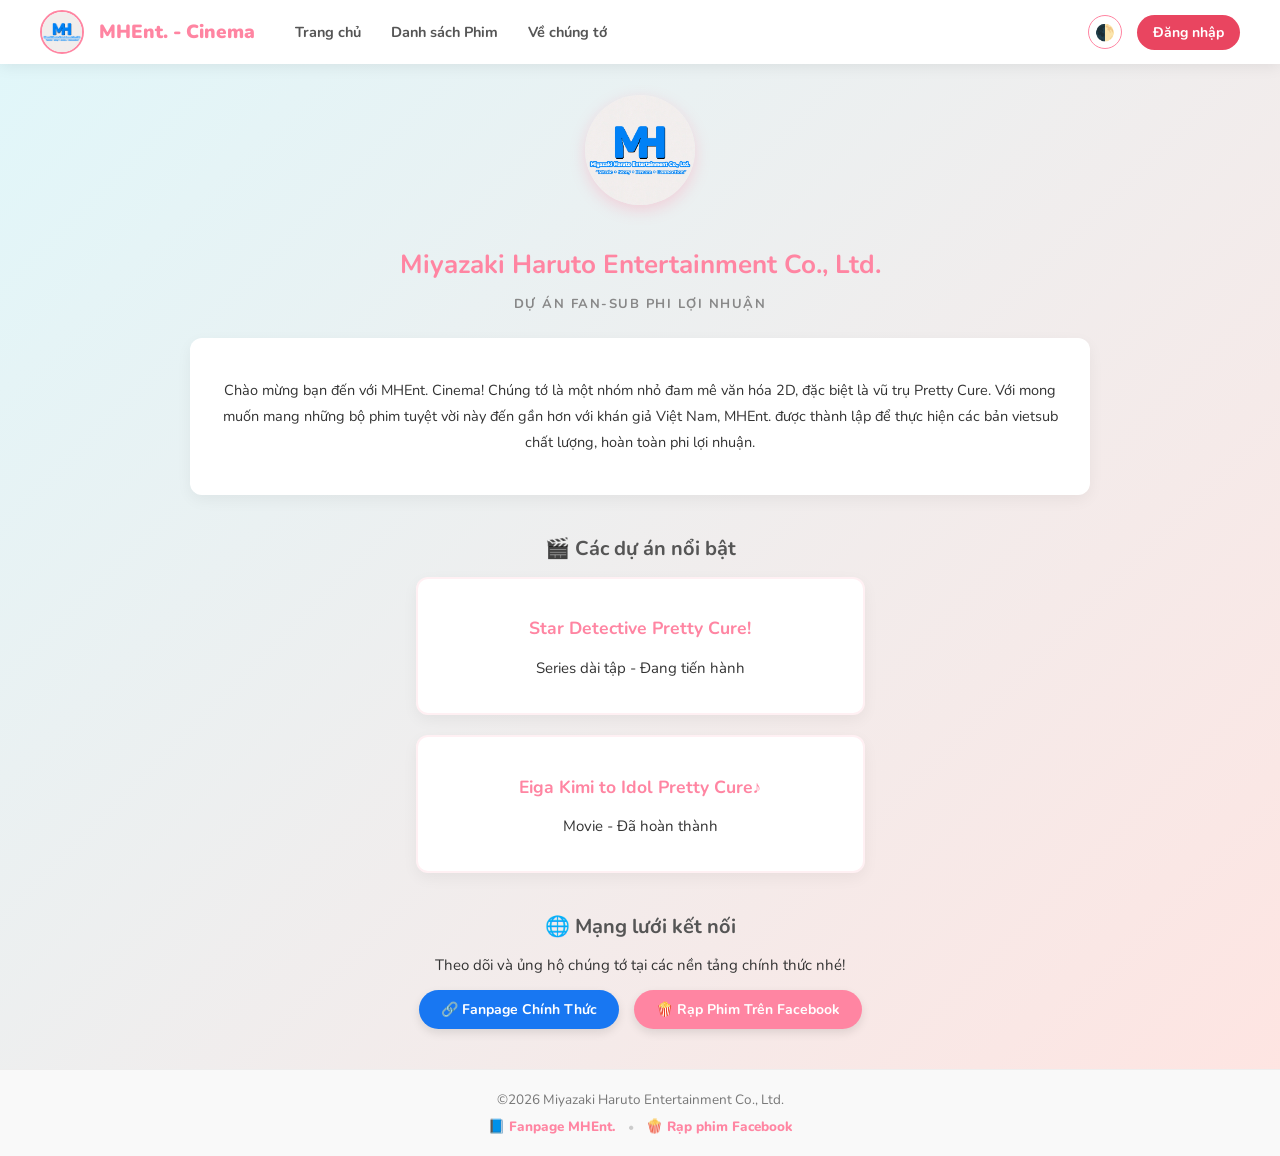
==== commit 574e9d25: "rechange function" ====
--- a/about.html
+++ b/about.html
@@ -18,54 +18,54 @@
                 </a>
             </div>
 
-            <div class="menu-toggle" onclick="toggleMobileMenu()">☰</div>
-
             <ul class="nav-links" id="nav-links">
                 <li><a onclick="window.location.href='index.html'" style="cursor: pointer;">Trang chủ</a></li>
                 <li><a onclick="window.location.href='index.html#phim-dang-chieu'" style="cursor: pointer;">Danh sách Phim</a></li>
                 <li><a onclick="window.location.href='about.html'" style="cursor: pointer;">Về chúng tớ</a></li>
-                
-                <li class="user-section">
-                <div id="bell-container" style="display: none; position: relative;">
-                    <div class="notif-bell" onclick="toggleNotif()" style="cursor: pointer;">
-                        🔔 <span class="notif-dot"></span>
-                    </div>
-                    <div id="dropdown-notif" class="dropdown-menu notif-dropdown">
-                        <div class="notif-header">
-                            <span class="notif-title-text">Thông báo</span>
-                            <span class="notif-mark-read" onclick="markAllAsRead()">Đánh dấu tất cả là đã đọc</span>
+            </ul>
+
+            <div class="nav-right">
+                <div class="user-section">
+                    <div id="bell-container" style="display: none; position: relative;">
+                        <div class="notif-bell" onclick="toggleNotif()" style="cursor: pointer;">
+                            🔔 <span class="notif-dot"></span>
                         </div>
-                        <div id="notif-list" class="notif-body">
+                        <div id="dropdown-notif" class="dropdown-menu notif-dropdown">
+                            <div class="notif-header">
+                                <span class="notif-title-text">Thông báo</span>
+                                <span class="notif-mark-read" onclick="markAllAsRead()">Đánh dấu tất cả là đã đọc</span>
                             </div>
-                        <div class="notif-footer">
-                            <button class="btn-view-all" onclick="window.location.href='notification.html'">Xem tất cả ></button>
+                            <div id="notif-list" class="notif-body"></div>
+                            <div class="notif-footer">
+                                <button class="btn-view-all" onclick="window.location.href='notification.html'">Xem tất cả ></button>
+                            </div>
                         </div>
                     </div>
-                </div>
-
-                <button id="btn-theme-toggle" class="btn-theme" onclick="toggleDarkMode()" title="Tắt/Mở đèn">🌓</button>
-
-                <button id="btn-login" class="btn-login">Đăng nhập</button>
-
-                <div id="user-profile" class="user-profile" style="position: relative; display: none;">
-                    <div onclick="toggleAccount()" style="display: flex; align-items: center; gap: 10px; cursor: pointer;">
-                        <img id="user-avatar" src="" alt="User" class="user-avatar">
-                        <span id="user-name" class="user-name">Tên User</span>
+
+                    <button id="btn-theme-toggle" class="btn-theme" onclick="toggleDarkMode()" title="Tắt/Mở đèn">🌓</button>
+                    <button id="btn-login" class="btn-login">Đăng nhập</button>
+
+                    <div id="user-profile" class="user-profile" style="position: relative; display: none;">
+                        <div onclick="toggleAccount()" style="display: flex; align-items: center; gap: 8px; cursor: pointer;">
+                            <img id="user-avatar" src="" alt="User" class="user-avatar">
+                            <span id="user-name" class="user-name">Tên User</span>
+                        </div>
+                        
+                        <div id="dropdown-account" class="dropdown-menu account-dropdown">
+                            <div class="dropdown-item" onclick="window.location.href='profile.html#info'">👤 Hồ sơ</div>
+                            <div class="dropdown-item" onclick="window.location.href='library.html'">⭐ Thư viện</div>
+                            <div class="dropdown-item" onclick="toggleDarkMode()">🌓 Dark Mode</div>
+                            <div class="dropdown-item" onclick="window.location.href='profile.html#settings'">⚙️ Cài đặt</div>
+                            <div class="dropdown-divider"></div>
+                            <div id="admin-panel-btn" class="dropdown-item" style="display: none; color: #28a745 !important;" onclick="window.open('admin.html', '_blank')">🛠️ Đăng phim (Admin)</div>
+                            <div class="dropdown-divider"></div>
+                            <div id="btn-logout" class="dropdown-item" style="color: #ff5c8a !important;">🚪 Đăng xuất</div>
+                        </div>
                     </div>
-                    
-                    <div id="dropdown-account" class="dropdown-menu account-dropdown">
-                        <div class="dropdown-item" onclick="window.location.href='profile.html#info'">👤 Hồ sơ</div>
-                        <div class="dropdown-item" onclick="window.location.href='library.html'">⭐ Thư viện</div>
-                        <div class="dropdown-item" onclick="toggleDarkMode()">🌓 Dark Mode</div>
-                        <div class="dropdown-item" onclick="window.location.href='profile.html#settings'">⚙️ Cài đặt</div>
-                        <div class="dropdown-divider"></div>
-                        <div id="admin-panel-btn" class="dropdown-item" style="display: none; color: #28a745 !important;" onclick="window.location.href='admin.html'">🛠️ Đăng phim (Admin)</div>
-                        <div class="dropdown-divider"></div>
-                        <div id="btn-logout" class="dropdown-item" style="color: #ff5c8a !important;">🚪 Đăng xuất</div>
-                    </div>
-                </div>
-            </li>
-            </ul>
+                </div>
+
+                <div class="menu-toggle" onclick="toggleMobileMenu()">☰</div>
+            </div>
         </nav>
 
         <main class="about-container">
@@ -146,8 +146,12 @@
             const btnLogout = document.getElementById('btn-logout');
 
             if (btnLogin) { btnLogin.addEventListener('click', () => { window.location.href = 'login.html'; }); }
-            if (btnLogout) { btnLogout.addEventListener('click', async () => { await signOut(auth); }); }
-
+            if (btnLogout) { 
+                btnLogout.addEventListener('click', async () => { 
+                    await signOut(auth); 
+                    window.location.href = 'index.html'; // Lệnh đá văng về trang chủ
+                }); 
+            }
             // 1. --- ĐIỀU KHIỂN DROPDOWN MƯỢT MÀ ---
             window.toggleAccount = function() {
                 const acc = document.getElementById('dropdown-account');
--- a/style.css
+++ b/style.css
@@ -59,9 +59,10 @@
 }
 
 /* Nav Links */
-.nav-links { list-style: none; display: flex; align-items: center; gap: 30px; margin: 0; padding: 0; }
+.nav-links { list-style: none; display: flex; align-items: center; gap: 30px; margin: 0 auto 0 40px; padding: 0; }
 .nav-links a { text-decoration: none; color: #555; font-weight: 700; font-size: 14.5px; transition: 0.3s; }
 .nav-links a:hover { color: #ff85a2; }
+.nav-right { display: flex; align-items: center; gap: 15px; }
 
 /* User Section & Profile */
 .user-section { position: relative; display: flex; align-items: center; gap: 15px; }
@@ -439,34 +440,42 @@
    ========================================= */
 
 @media screen and (max-width: 768px) {
-    /* HIỆN NÚT 3 GẠCH VÀ SẮP XẾP LẠI NAVBAR */
-    .menu-toggle { display: block; }
-    
+    .navbar { padding: 10px 15px; }
+    
+    /* Hiện nút 3 gạch */
+    .menu-toggle { display: block; font-size: 26px; margin-left: 5px; }
+    
+    /* Biến Menu ngang thành Menu Dropdown (Giống bản vẽ) */
     .nav-links {
-        display: none; /* Giấu ngang đi */
+        display: none; 
         flex-direction: column;
         position: absolute;
-        top: 60px; /* Bằng chiều cao Navbar */
-        left: 0;
-        width: 100%;
+        top: 60px; 
+        right: 15px; /* Neo menu ở góc phải */
+        width: 180px; /* Menu nhỏ gọn không chiếm hết màn hình */
         background-color: #ffffff;
-        box-shadow: 0 4px 10px rgba(0,0,0,0.1);
-        padding: 15px 0;
+        box-shadow: 0 5px 20px rgba(0,0,0,0.15);
+        border-radius: 12px;
+        padding: 10px 0;
         z-index: 999;
+        margin: 0;
     }
-    body.dark-mode .nav-links { background-color: #1a1a2e; border-top: 1px solid #2a2a35; }
-    
-    .nav-links.active { display: flex; } /* Hiện ra dọc khi bấm */
-    .nav-links li { width: 100%; text-align: center; margin: 10px 0; }
-    
-    .user-section { 
-        justify-content: center; 
-        margin-top: 10px; 
-        padding-top: 15px; 
-        border-top: 1px solid #eee; 
-        width: 100%;
-    }
-    body.dark-mode .user-section { border-color: #333; }
+    body.dark-mode .nav-links { background-color: #1a1a2e; border: 1px solid #2a2a35; }
+    
+    .nav-links.active { display: flex; } 
+    .nav-links li { width: 100%; text-align: center; margin: 8px 0; padding: 5px 0; }
+    
+    /* Ép Logo, Avatar, Chuông nằm ngang trên cùng */
+    .nav-right { gap: 8px; }
+    .user-section { gap: 10px; margin: 0; padding: 0; border: none; }
+    
+    /* 🌟 MAGIC TRICK: LOGIC ẨN HIỆN AVATAR/TÊN 🌟 */
+    .user-name { display: none; } /* Mặc định giấu Tên trên đt cho gọn */
+    /* Nếu avatar bị ẩn (style="display: none"), thì tự động hiển thị Tên */
+    .user-avatar[style*="display: none"] + .user-name { 
+        display: block; 
+        max-width: 80px; 
+    } 
 
     /* CĂN CHỈNH LẠI CÁC THÀNH PHẦN KHÁC */
     .movie-section, .watch-container, .about-container, .details-container, .back-btn-wrapper { 
@@ -477,7 +486,9 @@
     .video-section, .episode-sidebar { width: 100%; flex: none; }
     .info-footer-container, .details-container { flex-direction: column; align-items: center; text-align: center; gap: 20px; }
     .poster-watch-fix, .poster-big { width: 180px; margin: 0 auto; }
-    .logo-name { display: none; } /* Giấu tạm chữ MHEnt trên đt để đỡ chật */
+    
+    /* Giấu chữ MHEnt chừa chỗ cho Avatar */
+    .logo-name { display: none; } 
     .nav-left img { width: 35px; height: 35px; }
     .project-card { width: 100%; }
     #btn-back-to-top { width: 35px; height: 35px; font-size: 16px; bottom: 15px; right: 15px; }
